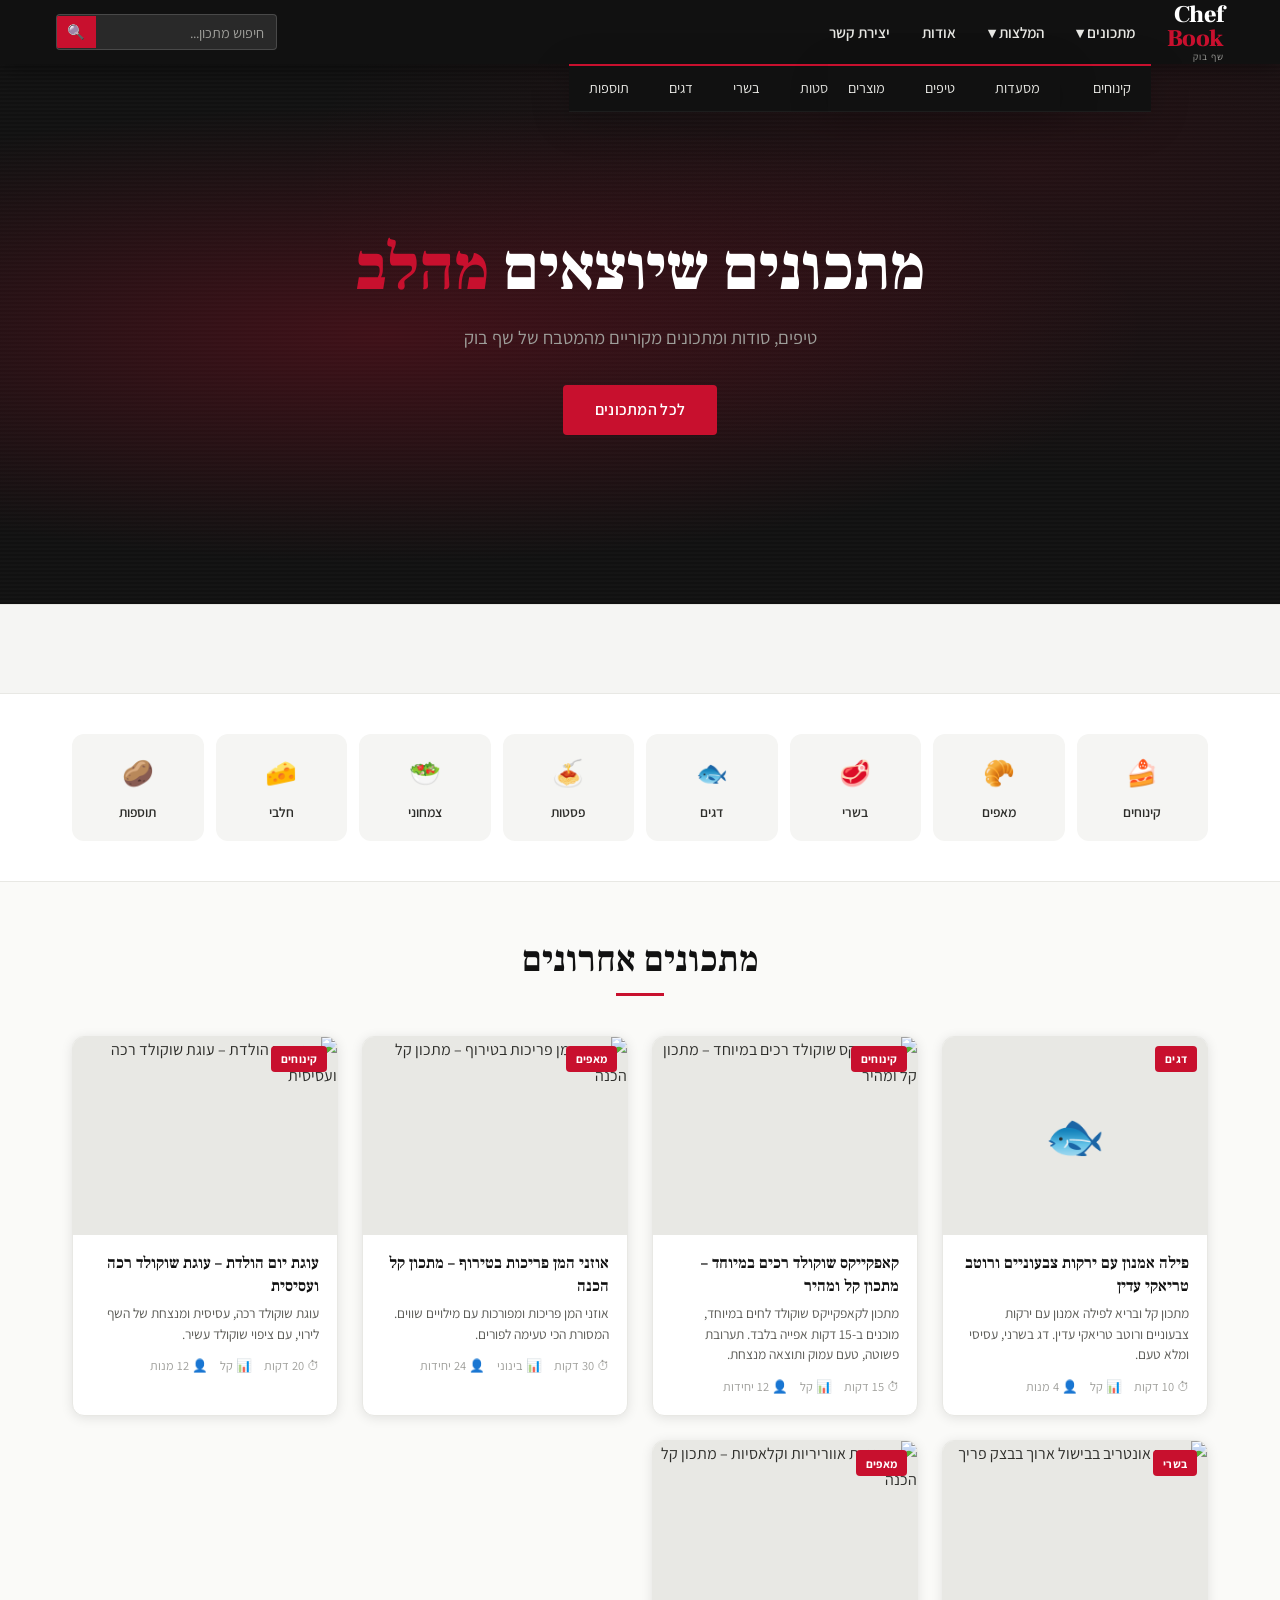
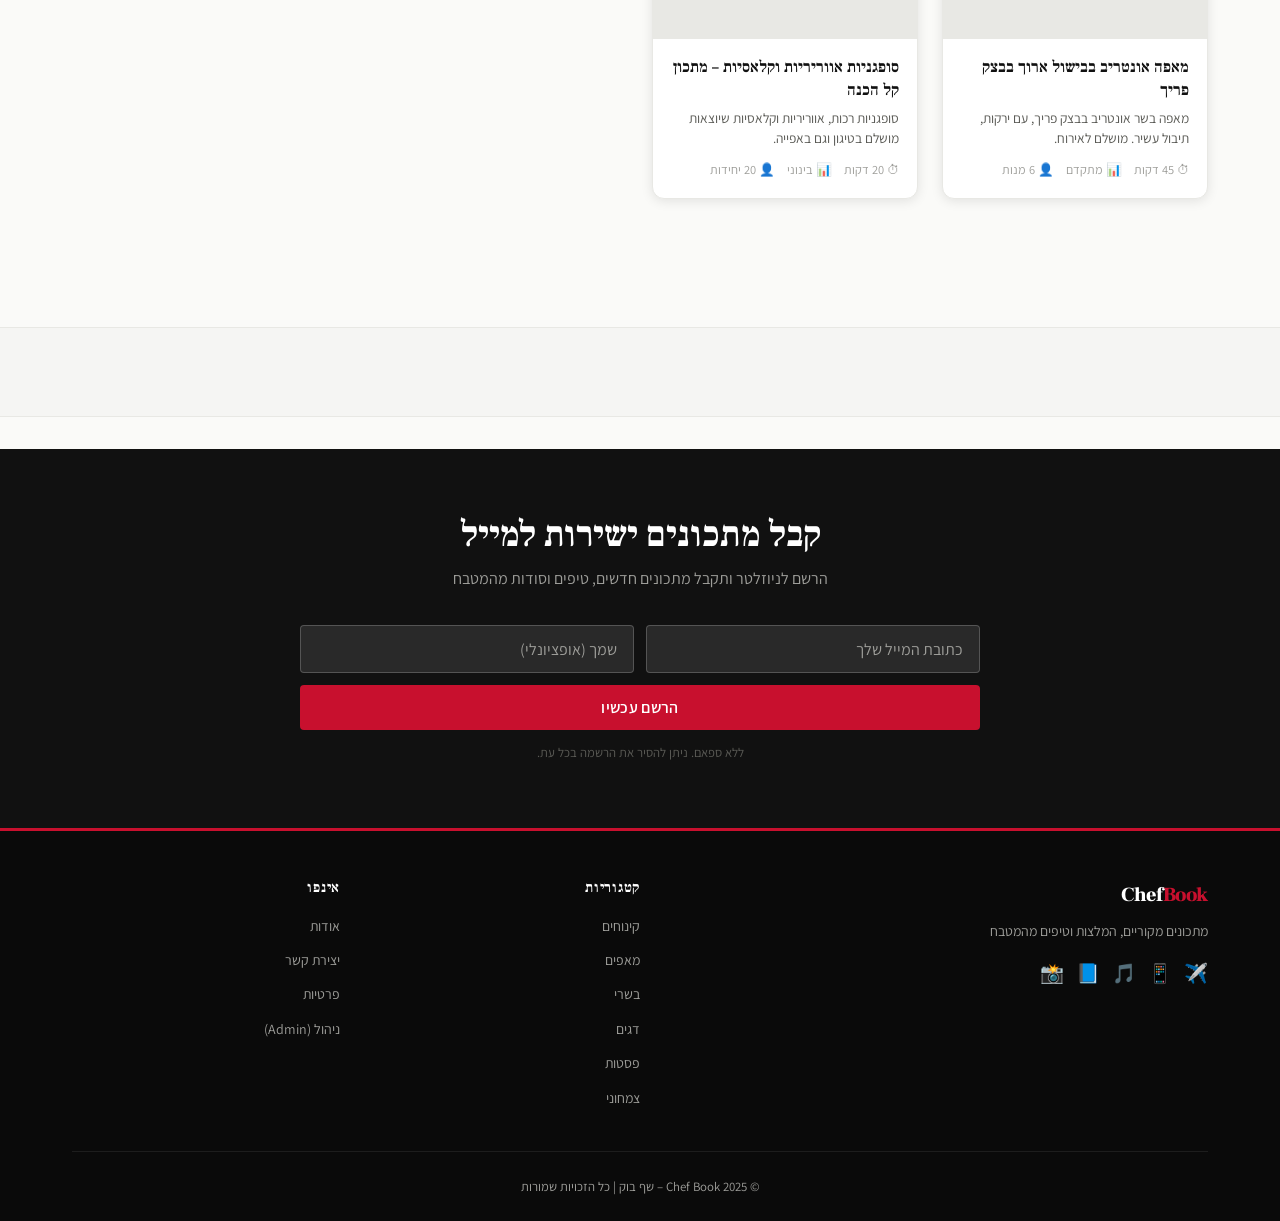
==== index.html @ 0aa66c73 "Add files via upload" ====
<!DOCTYPE html>
<html lang="he" dir="rtl">
<head>
  <meta charset="UTF-8">
  <meta name="viewport" content="width=device-width, initial-scale=1.0">
  <meta name="description" content="שף בוק - מתכונים מקוריים, טיפים וסודות מהמטבח. מתכוני קינוחים, בשרי, דגים, פסטות, מאפים וצמחוני">
  <meta name="keywords" content="מתכונים, שף בוק, קינוחים, בישול, אפייה, מאפים, דגים, בשרי, פסטות, צמחוני">
  <meta property="og:title" content="Chef Book – שף בוק">
  <meta property="og:description" content="מתכונים מקוריים, טיפים וסודות מהמטבח">
  <meta property="og:image" content="images/og-image.jpg">
  <meta property="og:url" content="https://www.chefbook.co.il">
  <meta name="robots" content="index, follow">
  <link rel="canonical" href="https://www.chefbook.co.il">
  <title>Chef Book – שף בוק – בלוג מתכונים, המלצות, טיפים וסודות מהמטבח!</title>
  <link rel="preconnect" href="https://fonts.googleapis.com">
  <link rel="preconnect" href="https://fonts.gstatic.com" crossorigin>
  <link href="https://fonts.googleapis.com/css2?family=Frank+Ruhl+Libre:wght@300;400;700;900&family=Assistant:wght@300;400;600&display=swap" rel="stylesheet">
  <link rel="stylesheet" href="css/style.css">
  <!-- Google AdSense placeholder -->
  <!-- <script async src="https://pagead2.googlesyndication.com/pagead/js/adsbygoogle.js?client=ca-pub-XXXXXXXX" crossorigin="anonymous"></script> -->
</head>
<body>

<!-- HEADER -->
<header class="site-header" id="top">
  <div class="header-inner">
    <div class="logo-wrap">
      <a href="index.html" class="logo-link">
        <span class="logo-chef">Chef</span><span class="logo-book">Book</span>
        <span class="logo-sub">שף בוק</span>
      </a>
    </div>

    <button class="menu-toggle" id="menuToggle" aria-label="תפריט">
      <span></span><span></span><span></span>
    </button>

    <nav class="main-nav" id="mainNav">
      <ul>
        <li class="has-sub">
          <a href="category.html?cat=recipes">מתכונים ▾</a>
          <ul class="submenu">
            <li><a href="category.html?cat=kinuchim">קינוחים</a></li>
            <li><a href="category.html?cat=maafim">מאפים</a></li>
            <li><a href="category.html?cat=tzimchoni">צמחוני</a></li>
            <li><a href="category.html?cat=chalavi">חלבי</a></li>
            <li><a href="category.html?cat=pastot">פסטות</a></li>
            <li><a href="category.html?cat=basari">בשרי</a></li>
            <li><a href="category.html?cat=dagim">דגים</a></li>
            <li><a href="category.html?cat=tosafot">תוספות</a></li>
          </ul>
        </li>
        <li class="has-sub">
          <a href="category.html?cat=hamlaztot">המלצות ▾</a>
          <ul class="submenu">
            <li><a href="category.html?cat=misadot">מסעדות</a></li>
            <li><a href="category.html?cat=tipim">טיפים</a></li>
            <li><a href="category.html?cat=mutzarim">מוצרים</a></li>
          </ul>
        </li>
        <li><a href="about.html">אודות</a></li>
        <li><a href="contact.html">יצירת קשר</a></li>
      </ul>
    </nav>

    <div class="header-search">
      <input type="search" id="siteSearch" placeholder="חיפוש מתכון..." aria-label="חיפוש">
      <button onclick="doSearch()" aria-label="חפש">🔍</button>
    </div>
  </div>
</header>

<!-- HERO -->
<section class="hero">
  <div class="hero-bg"></div>
  <div class="hero-content">
    <h1>מתכונים שיוצאים <em>מהלב</em></h1>
    <p>טיפים, סודות ומתכונים מקוריים מהמטבח של שף בוק</p>
    <a href="category.html?cat=recipes" class="btn-primary">לכל המתכונים</a>
  </div>
</section>

<!-- AD SLOT TOP -->
<div class="ad-slot ad-slot--top" aria-label="פרסומת">
  <!-- Google AdSense: ins class="adsbygoogle" style="display:block" data-ad-slot="XXXXXXXX" -->
</div>

<!-- CATEGORIES STRIP -->
<section class="categories-strip">
  <div class="container">
    <div class="cat-grid">
      <a href="category.html?cat=kinuchim" class="cat-card">
        <span class="cat-emoji">🍰</span>
        <span>קינוחים</span>
      </a>
      <a href="category.html?cat=maafim" class="cat-card">
        <span class="cat-emoji">🥐</span>
        <span>מאפים</span>
      </a>
      <a href="category.html?cat=basari" class="cat-card">
        <span class="cat-emoji">🥩</span>
        <span>בשרי</span>
      </a>
      <a href="category.html?cat=dagim" class="cat-card">
        <span class="cat-emoji">🐟</span>
        <span>דגים</span>
      </a>
      <a href="category.html?cat=pastot" class="cat-card">
        <span class="cat-emoji">🍝</span>
        <span>פסטות</span>
      </a>
      <a href="category.html?cat=tzimchoni" class="cat-card">
        <span class="cat-emoji">🥗</span>
        <span>צמחוני</span>
      </a>
      <a href="category.html?cat=chalavi" class="cat-card">
        <span class="cat-emoji">🧀</span>
        <span>חלבי</span>
      </a>
      <a href="category.html?cat=tosafot" class="cat-card">
        <span class="cat-emoji">🥔</span>
        <span>תוספות</span>
      </a>
    </div>
  </div>
</section>

<!-- LATEST RECIPES -->
<section class="latest-recipes">
  <div class="container">
    <h2 class="section-title">מתכונים אחרונים</h2>
    <div class="recipes-grid" id="recipesGrid">
      <!-- Populated by JS -->
    </div>
    <div class="load-more-wrap">
      <button class="btn-outline" id="loadMoreBtn" onclick="loadMore()">טען עוד מתכונים</button>
    </div>
  </div>
</section>

<!-- AD SLOT MID -->
<div class="ad-slot ad-slot--mid" aria-label="פרסומת">
  <!-- Google AdSense -->
</div>

<!-- NEWSLETTER -->
<section class="newsletter-section">
  <div class="container">
    <div class="newsletter-box">
      <div class="newsletter-text">
        <h2>קבל מתכונים ישירות למייל</h2>
        <p>הרשם לניוזלטר ותקבל מתכונים חדשים, טיפים וסודות מהמטבח</p>
      </div>
      <form class="newsletter-form" id="newsletterForm" onsubmit="subscribeNewsletter(event)">
        <input type="email" name="email" placeholder="כתובת המייל שלך" required>
        <input type="text" name="name" placeholder="שמך (אופציונלי)">
        <button type="submit" class="btn-primary">הרשם עכשיו</button>
      </form>
      <p class="newsletter-note">ללא ספאם. ניתן להסיר את הרשמה בכל עת.</p>
    </div>
  </div>
</section>

<!-- FOOTER -->
<footer class="site-footer">
  <div class="container">
    <div class="footer-grid">
      <div class="footer-brand">
        <span class="logo-chef">Chef</span><span class="logo-book">Book</span>
        <p>מתכונים מקוריים, המלצות וטיפים מהמטבח</p>
        <div class="social-links">
          <a href="https://t.me/chefbookil" target="_blank" rel="noopener" aria-label="Telegram">✈️</a>
          <a href="https://wa.me/972XXXXXXXXX" target="_blank" rel="noopener" aria-label="WhatsApp">📱</a>
          <a href="https://www.tiktok.com/@chefbook" target="_blank" rel="noopener" aria-label="TikTok">🎵</a>
          <a href="https://www.facebook.com/chefbook" target="_blank" rel="noopener" aria-label="Facebook">📘</a>
          <a href="https://www.instagram.com/chefbook" target="_blank" rel="noopener" aria-label="Instagram">📸</a>
        </div>
      </div>
      <div class="footer-links">
        <h3>קטגוריות</h3>
        <ul>
          <li><a href="category.html?cat=kinuchim">קינוחים</a></li>
          <li><a href="category.html?cat=maafim">מאפים</a></li>
          <li><a href="category.html?cat=basari">בשרי</a></li>
          <li><a href="category.html?cat=dagim">דגים</a></li>
          <li><a href="category.html?cat=pastot">פסטות</a></li>
          <li><a href="category.html?cat=tzimchoni">צמחוני</a></li>
        </ul>
      </div>
      <div class="footer-links">
        <h3>אינפו</h3>
        <ul>
          <li><a href="about.html">אודות</a></li>
          <li><a href="contact.html">יצירת קשר</a></li>
          <li><a href="privacy.html">פרטיות</a></li>
          <li><a href="admin/index.html">ניהול (Admin)</a></li>
        </ul>
      </div>
    </div>
    <div class="footer-bottom">
      <p>© 2025 Chef Book – שף בוק | כל הזכויות שמורות</p>
    </div>
  </div>
</footer>

<script src="js/data.js"></script>
<script src="js/main.js"></script>
</body>
</html>
---- css/style.css ----
/* ===========================
   CHEF BOOK – Global Styles
   RTL | Mobile-First | Black & Red
   =========================== */

:root {
  --black: #111111;
  --red: #c8102e;
  --red-dark: #a00c24;
  --red-light: #f0253e;
  --white: #ffffff;
  --off-white: #fafaf8;
  --gray-100: #f5f5f3;
  --gray-200: #e8e8e4;
  --gray-400: #9e9e9a;
  --gray-600: #5a5a55;
  --gray-800: #2d2d2a;
  --font-display: 'Frank Ruhl Libre', serif;
  --font-body: 'Assistant', sans-serif;
  --radius: 4px;
  --radius-lg: 12px;
  --shadow: 0 2px 12px rgba(0,0,0,0.10);
  --shadow-lg: 0 8px 40px rgba(0,0,0,0.18);
  --transition: 0.22s ease;
  --max-width: 1200px;
}

*, *::before, *::after { box-sizing: border-box; margin: 0; padding: 0; }

html {
  scroll-behavior: smooth;
  font-size: 16px;
}

body {
  font-family: var(--font-body);
  background: var(--off-white);
  color: var(--gray-800);
  line-height: 1.65;
  direction: rtl;
}

img { max-width: 100%; display: block; height: auto; }
a { color: inherit; text-decoration: none; }
ul { list-style: none; }

/* ===========================
   CONTAINER
   =========================== */
.container {
  max-width: var(--max-width);
  margin: 0 auto;
  padding: 0 1rem;
}

@media (min-width: 768px) { .container { padding: 0 1.5rem; } }
@media (min-width: 1200px) { .container { padding: 0 2rem; } }

/* ===========================
   TYPOGRAPHY
   =========================== */
h1, h2, h3, h4 { font-family: var(--font-display); font-weight: 700; line-height: 1.25; }
h1 { font-size: clamp(2rem, 5vw, 3.5rem); }
h2 { font-size: clamp(1.5rem, 3vw, 2.25rem); }
h3 { font-size: clamp(1.1rem, 2vw, 1.5rem); }

.section-title {
  text-align: center;
  margin-bottom: 2.5rem;
  position: relative;
  color: var(--black);
}
.section-title::after {
  content: '';
  display: block;
  width: 48px;
  height: 3px;
  background: var(--red);
  margin: 0.6rem auto 0;
}

/* ===========================
   BUTTONS
   =========================== */
.btn-primary {
  display: inline-block;
  background: var(--red);
  color: var(--white);
  padding: 0.75rem 2rem;
  border-radius: var(--radius);
  font-family: var(--font-body);
  font-weight: 600;
  font-size: 1rem;
  border: none;
  cursor: pointer;
  transition: background var(--transition), transform var(--transition);
  letter-spacing: 0.02em;
}
.btn-primary:hover { background: var(--red-dark); transform: translateY(-1px); }

.btn-outline {
  display: inline-block;
  background: transparent;
  color: var(--red);
  border: 2px solid var(--red);
  padding: 0.7rem 2rem;
  border-radius: var(--radius);
  font-family: var(--font-body);
  font-weight: 600;
  font-size: 1rem;
  cursor: pointer;
  transition: all var(--transition);
}
.btn-outline:hover { background: var(--red); color: var(--white); }

/* ===========================
   HEADER
   =========================== */
.site-header {
  position: sticky;
  top: 0;
  z-index: 100;
  background: var(--black);
  color: var(--white);
  box-shadow: 0 2px 20px rgba(0,0,0,0.4);
}

.header-inner {
  max-width: var(--max-width);
  margin: 0 auto;
  padding: 0 1rem;
  display: flex;
  align-items: center;
  gap: 1rem;
  height: 64px;
}

/* LOGO */
.logo-link {
  display: flex;
  flex-direction: column;
  align-items: flex-start;
  line-height: 1;
  white-space: nowrap;
}
.logo-chef {
  font-family: var(--font-display);
  font-weight: 900;
  font-size: 1.5rem;
  color: var(--white);
  letter-spacing: -0.02em;
}
.logo-book {
  font-family: var(--font-display);
  font-weight: 900;
  font-size: 1.5rem;
  color: var(--red);
  letter-spacing: -0.02em;
}
.logo-sub {
  font-size: 0.6rem;
  color: var(--gray-400);
  letter-spacing: 0.1em;
  margin-top: 1px;
}

/* NAV */
.main-nav { display: none; flex: 1; }
.main-nav ul { display: flex; gap: 0; align-items: center; }
.main-nav > ul > li { position: relative; }
.main-nav > ul > li > a {
  display: block;
  padding: 0 1rem;
  height: 64px;
  line-height: 64px;
  font-size: 0.95rem;
  font-weight: 600;
  color: var(--gray-200);
  transition: color var(--transition), background var(--transition);
  white-space: nowrap;
}
.main-nav > ul > li > a:hover { color: var(--red-light); }
.main-nav > ul > li:hover > a { background: rgba(255,255,255,0.06); }

/* SUBMENU */
.submenu {
  display: none;
  position: absolute;
  top: 64px;
  right: 0;
  background: var(--black);
  min-width: 160px;
  border-top: 2px solid var(--red);
  box-shadow: var(--shadow-lg);
  z-index: 200;
}
.has-sub:hover .submenu { display: block; }
.submenu li a {
  display: block;
  padding: 0.65rem 1.25rem;
  font-size: 0.9rem;
  color: var(--gray-200);
  border-bottom: 1px solid rgba(255,255,255,0.05);
  transition: all var(--transition);
}
.submenu li a:hover { color: var(--red-light); padding-right: 1.5rem; }

/* SEARCH */
.header-search {
  display: none;
  align-items: center;
  background: rgba(255,255,255,0.1);
  border-radius: var(--radius);
  overflow: hidden;
  border: 1px solid rgba(255,255,255,0.15);
}
.header-search input {
  background: transparent;
  border: none;
  color: var(--white);
  padding: 0.45rem 0.75rem;
  font-family: var(--font-body);
  font-size: 0.9rem;
  width: 180px;
  outline: none;
  direction: rtl;
}
.header-search input::placeholder { color: var(--gray-400); }
.header-search button {
  background: var(--red);
  border: none;
  color: var(--white);
  padding: 0.45rem 0.65rem;
  cursor: pointer;
  font-size: 0.9rem;
}
.header-search button:hover { background: var(--red-dark); }

/* HAMBURGER */
.menu-toggle {
  display: flex;
  flex-direction: column;
  gap: 5px;
  background: none;
  border: none;
  cursor: pointer;
  padding: 8px;
  margin-right: auto;
}
.menu-toggle span {
  display: block;
  width: 24px;
  height: 2px;
  background: var(--white);
  border-radius: 2px;
  transition: all var(--transition);
}
.menu-toggle.open span:nth-child(1) { transform: rotate(45deg) translate(5px, 5px); }
.menu-toggle.open span:nth-child(2) { opacity: 0; }
.menu-toggle.open span:nth-child(3) { transform: rotate(-45deg) translate(5px, -5px); }

/* MOBILE NAV OPEN */
.main-nav.open {
  display: flex;
  position: fixed;
  top: 64px;
  right: 0; left: 0;
  background: var(--black);
  flex-direction: column;
  padding: 1rem 0;
  border-top: 1px solid rgba(255,255,255,0.1);
  max-height: calc(100vh - 64px);
  overflow-y: auto;
}
.main-nav.open ul { flex-direction: column; }
.main-nav.open > ul > li > a { height: auto; line-height: 1; padding: 1rem 1.5rem; border-bottom: 1px solid rgba(255,255,255,0.05); }
.main-nav.open .submenu { display: block; position: static; border: none; border-right: 3px solid var(--red); background: rgba(255,255,255,0.04); margin: 0; }
.main-nav.open .submenu li a { padding-right: 2rem; }

@media (min-width: 900px) {
  .menu-toggle { display: none; }
  .main-nav { display: flex; }
  .header-search { display: flex; }
}

/* ===========================
   HERO
   =========================== */
.hero {
  position: relative;
  min-height: 60vh;
  display: flex;
  align-items: center;
  justify-content: center;
  overflow: hidden;
  background: var(--black);
}

.hero-bg {
  position: absolute;
  inset: 0;
  background: 
    radial-gradient(ellipse at 30% 50%, rgba(200,16,46,0.25) 0%, transparent 60%),
    radial-gradient(ellipse at 80% 20%, rgba(200,16,46,0.1) 0%, transparent 50%);
  z-index: 1;
}

.hero::before {
  content: '';
  position: absolute;
  inset: 0;
  background-image: 
    repeating-linear-gradient(
      0deg,
      transparent,
      transparent 2px,
      rgba(255,255,255,0.015) 2px,
      rgba(255,255,255,0.015) 4px
    );
  z-index: 1;
}

.hero-content {
  position: relative;
  z-index: 2;
  text-align: center;
  padding: 4rem 1.5rem;
  max-width: 700px;
}

.hero-content h1 {
  color: var(--white);
  font-size: clamp(2.2rem, 6vw, 4rem);
  font-weight: 900;
  line-height: 1.15;
  margin-bottom: 1rem;
}
.hero-content h1 em {
  color: var(--red);
  font-style: normal;
}
.hero-content p {
  color: var(--gray-400);
  font-size: 1.15rem;
  margin-bottom: 2rem;
}

/* ===========================
   AD SLOTS
   =========================== */
.ad-slot {
  text-align: center;
  padding: 0.5rem;
  min-height: 90px;
  background: var(--gray-100);
  border-top: 1px solid var(--gray-200);
  border-bottom: 1px solid var(--gray-200);
}
.ad-slot--mid { margin: 2rem 0; }

/* ===========================
   CATEGORIES STRIP
   =========================== */
.categories-strip {
  padding: 2.5rem 0;
  background: var(--white);
  border-bottom: 1px solid var(--gray-200);
}

.cat-grid {
  display: grid;
  grid-template-columns: repeat(4, 1fr);
  gap: 0.75rem;
}

@media (min-width: 600px) { .cat-grid { grid-template-columns: repeat(8, 1fr); } }

.cat-card {
  display: flex;
  flex-direction: column;
  align-items: center;
  gap: 0.4rem;
  padding: 1rem 0.5rem;
  border-radius: var(--radius-lg);
  background: var(--gray-100);
  border: 2px solid transparent;
  transition: all var(--transition);
  font-weight: 600;
  font-size: 0.85rem;
  color: var(--gray-800);
  text-align: center;
}
.cat-card:hover {
  border-color: var(--red);
  background: var(--white);
  color: var(--red);
  transform: translateY(-3px);
  box-shadow: var(--shadow);
}
.cat-emoji { font-size: 1.6rem; }

/* ===========================
   RECIPE CARDS
   =========================== */
.latest-recipes {
  padding: 3.5rem 0;
}

.recipes-grid {
  display: grid;
  grid-template-columns: 1fr;
  gap: 1.5rem;
}

@media (min-width: 600px) { .recipes-grid { grid-template-columns: repeat(2, 1fr); } }
@media (min-width: 900px) { .recipes-grid { grid-template-columns: repeat(3, 1fr); } }
@media (min-width: 1200px) { .recipes-grid { grid-template-columns: repeat(4, 1fr); } }

.recipe-card {
  background: var(--white);
  border-radius: var(--radius-lg);
  overflow: hidden;
  box-shadow: var(--shadow);
  border: 1px solid var(--gray-200);
  transition: all var(--transition);
  display: flex;
  flex-direction: column;
}
.recipe-card:hover {
  transform: translateY(-4px);
  box-shadow: var(--shadow-lg);
  border-color: var(--red);
}

.recipe-card__img {
  position: relative;
  overflow: hidden;
  aspect-ratio: 4/3;
  background: var(--gray-200);
}
.recipe-card__img img {
  width: 100%;
  height: 100%;
  object-fit: cover;
  transition: transform 0.4s ease;
}
.recipe-card:hover .recipe-card__img img { transform: scale(1.04); }

.recipe-card__cat {
  position: absolute;
  top: 0.6rem;
  right: 0.6rem;
  background: var(--red);
  color: var(--white);
  font-size: 0.72rem;
  font-weight: 700;
  padding: 0.2rem 0.6rem;
  border-radius: var(--radius);
  letter-spacing: 0.04em;
}

.recipe-card__body {
  padding: 1.1rem;
  flex: 1;
  display: flex;
  flex-direction: column;
}
.recipe-card__body h3 {
  font-size: 1rem;
  font-weight: 700;
  color: var(--black);
  margin-bottom: 0.4rem;
  line-height: 1.4;
}
.recipe-card__body p {
  font-size: 0.85rem;
  color: var(--gray-600);
  flex: 1;
  line-height: 1.5;
}
.recipe-card__meta {
  display: flex;
  gap: 0.75rem;
  margin-top: 0.75rem;
  font-size: 0.78rem;
  color: var(--gray-400);
}
.recipe-card__meta span { display: flex; align-items: center; gap: 0.2rem; }

.recipe-card a.card-link {
  display: block;
  color: inherit;
}

.load-more-wrap {
  text-align: center;
  margin-top: 2.5rem;
}

/* ===========================
   NEWSLETTER
   =========================== */
.newsletter-section {
  background: var(--black);
  padding: 4rem 0;
}

.newsletter-box {
  max-width: 680px;
  margin: 0 auto;
  text-align: center;
}
.newsletter-text h2 { color: var(--white); margin-bottom: 0.5rem; }
.newsletter-text p { color: var(--gray-400); margin-bottom: 2rem; }

.newsletter-form {
  display: flex;
  flex-direction: column;
  gap: 0.75rem;
}
.newsletter-form input {
  background: rgba(255,255,255,0.1);
  border: 1px solid rgba(255,255,255,0.2);
  border-radius: var(--radius);
  padding: 0.8rem 1rem;
  color: var(--white);
  font-family: var(--font-body);
  font-size: 1rem;
  direction: rtl;
  transition: border var(--transition);
}
.newsletter-form input::placeholder { color: var(--gray-400); }
.newsletter-form input:focus { outline: none; border-color: var(--red); }
.newsletter-form .btn-primary { width: 100%; }

@media (min-width: 600px) {
  .newsletter-form {
    flex-direction: row;
    flex-wrap: wrap;
  }
  .newsletter-form input { flex: 1; min-width: 200px; }
  .newsletter-form .btn-primary { flex: 0 0 auto; }
}

.newsletter-note {
  color: var(--gray-600);
  font-size: 0.8rem;
  margin-top: 0.75rem;
}

/* ===========================
   FOOTER
   =========================== */
.site-footer {
  background: #0a0a0a;
  color: var(--gray-400);
  padding: 3rem 0 1.5rem;
  border-top: 3px solid var(--red);
}

.footer-grid {
  display: grid;
  grid-template-columns: 1fr;
  gap: 2rem;
  padding-bottom: 2rem;
  border-bottom: 1px solid rgba(255,255,255,0.08);
}
@media (min-width: 600px) { .footer-grid { grid-template-columns: 2fr 1fr 1fr; } }

.footer-brand .logo-chef { font-size: 1.25rem; color: var(--white); }
.footer-brand .logo-book { font-size: 1.25rem; color: var(--red); }
.footer-brand p { margin-top: 0.5rem; font-size: 0.875rem; line-height: 1.6; }

.social-links { display: flex; gap: 0.75rem; margin-top: 1rem; font-size: 1.2rem; }
.social-links a { transition: transform var(--transition); }
.social-links a:hover { transform: scale(1.2); }

.footer-links h3 { color: var(--white); font-size: 0.9rem; font-weight: 700; margin-bottom: 1rem; letter-spacing: 0.05em; text-transform: uppercase; }
.footer-links ul li { margin-bottom: 0.5rem; }
.footer-links ul li a { font-size: 0.875rem; color: var(--gray-400); transition: color var(--transition); }
.footer-links ul li a:hover { color: var(--red-light); }

.footer-bottom { text-align: center; margin-top: 1.5rem; font-size: 0.8rem; }

/* ===========================
   SINGLE RECIPE PAGE
   =========================== */
.recipe-hero {
  background: var(--black);
  padding: 3rem 0;
  color: var(--white);
}
.recipe-hero-inner {
  display: grid;
  grid-template-columns: 1fr;
  gap: 2rem;
}
@media (min-width: 768px) { .recipe-hero-inner { grid-template-columns: 1fr 1fr; align-items: center; } }

.recipe-hero__img {
  border-radius: var(--radius-lg);
  overflow: hidden;
  box-shadow: var(--shadow-lg);
  aspect-ratio: 4/3;
}
.recipe-hero__img img { width: 100%; height: 100%; object-fit: cover; }

.recipe-hero__info { padding: 0 0 0 1rem; }
.recipe-hero__cat {
  display: inline-block;
  background: var(--red);
  color: var(--white);
  font-size: 0.75rem;
  font-weight: 700;
  padding: 0.25rem 0.75rem;
  border-radius: var(--radius);
  margin-bottom: 1rem;
}
.recipe-hero__title { font-size: clamp(1.5rem, 4vw, 2.5rem); margin-bottom: 0.75rem; }
.recipe-hero__excerpt { color: var(--gray-400); font-size: 1.05rem; line-height: 1.6; }
.recipe-meta-badges {
  display: flex;
  flex-wrap: wrap;
  gap: 0.75rem;
  margin-top: 1.5rem;
}
.recipe-badge {
  background: rgba(255,255,255,0.1);
  border: 1px solid rgba(255,255,255,0.15);
  border-radius: var(--radius);
  padding: 0.4rem 0.85rem;
  font-size: 0.85rem;
  display: flex;
  align-items: center;
  gap: 0.3rem;
}

.recipe-content {
  max-width: 860px;
  margin: 0 auto;
  padding: 2.5rem 1rem;
}

.recipe-ingredients,
.recipe-steps {
  background: var(--white);
  border-radius: var(--radius-lg);
  padding: 1.5rem;
  margin-bottom: 1.5rem;
  border: 1px solid var(--gray-200);
}
.recipe-ingredients h2,
.recipe-steps h2 {
  color: var(--black);
  font-size: 1.3rem;
  margin-bottom: 1rem;
  padding-bottom: 0.5rem;
  border-bottom: 2px solid var(--red);
}
.recipe-ingredients ul { list-style: disc; padding-right: 1.5rem; }
.recipe-ingredients ul li { padding: 0.3rem 0; font-size: 0.95rem; }

.recipe-steps ol { list-style: none; counter-reset: steps; }
.recipe-steps ol li {
  counter-increment: steps;
  padding: 0.75rem 0;
  border-bottom: 1px solid var(--gray-200);
  display: flex;
  gap: 1rem;
  align-items: flex-start;
  font-size: 0.95rem;
  line-height: 1.6;
}
.recipe-steps ol li::before {
  content: counter(steps);
  background: var(--red);
  color: var(--white);
  min-width: 28px;
  height: 28px;
  border-radius: 50%;
  display: flex;
  align-items: center;
  justify-content: center;
  font-weight: 700;
  font-size: 0.8rem;
  flex-shrink: 0;
  margin-top: 0.1rem;
}

/* ===========================
   CATEGORY PAGE
   =========================== */
.category-header {
  background: var(--black);
  color: var(--white);
  padding: 2.5rem 0;
  text-align: center;
}
.category-header h1 { color: var(--white); }
.category-header p { color: var(--gray-400); margin-top: 0.5rem; }

.category-content { padding: 2.5rem 0; }

/* ===========================
   SEARCH RESULTS
   =========================== */
.search-bar-hero {
  background: var(--black);
  padding: 2.5rem 0;
}
.search-bar-hero-inner {
  max-width: 600px;
  margin: 0 auto;
  display: flex;
  gap: 0.5rem;
}
.search-bar-hero-inner input {
  flex: 1;
  background: rgba(255,255,255,0.1);
  border: 1px solid rgba(255,255,255,0.2);
  border-radius: var(--radius);
  padding: 0.85rem 1rem;
  color: var(--white);
  font-family: var(--font-body);
  font-size: 1rem;
  direction: rtl;
}
.search-bar-hero-inner input:focus { outline: none; border-color: var(--red); }

/* ===========================
   ADMIN PANEL
   =========================== */
.admin-layout {
  display: grid;
  grid-template-columns: 220px 1fr;
  min-height: 100vh;
}
.admin-sidebar {
  background: var(--black);
  color: var(--white);
  padding: 1.5rem 0;
}
.admin-sidebar .logo-wrap { padding: 0 1rem 1.5rem; border-bottom: 1px solid rgba(255,255,255,0.1); }
.admin-sidebar nav ul { margin-top: 1rem; }
.admin-sidebar nav ul li a {
  display: block;
  padding: 0.75rem 1rem;
  color: var(--gray-400);
  font-size: 0.9rem;
  transition: all var(--transition);
  border-right: 3px solid transparent;
}
.admin-sidebar nav ul li a:hover,
.admin-sidebar nav ul li a.active {
  color: var(--white);
  background: rgba(255,255,255,0.05);
  border-right-color: var(--red);
}
.admin-main { padding: 2rem; background: var(--gray-100); }
.admin-main h1 { margin-bottom: 1.5rem; font-size: 1.5rem; }

.admin-card {
  background: var(--white);
  border-radius: var(--radius-lg);
  padding: 1.5rem;
  margin-bottom: 1.5rem;
  box-shadow: var(--shadow);
}
.admin-card h2 { font-size: 1.1rem; margin-bottom: 1rem; color: var(--black); }

.form-group { margin-bottom: 1rem; }
.form-group label { display: block; font-weight: 600; font-size: 0.875rem; margin-bottom: 0.3rem; color: var(--gray-800); }
.form-group input,
.form-group textarea,
.form-group select {
  width: 100%;
  border: 1px solid var(--gray-200);
  border-radius: var(--radius);
  padding: 0.65rem 0.85rem;
  font-family: var(--font-body);
  font-size: 0.95rem;
  direction: rtl;
  transition: border var(--transition);
  background: var(--white);
}
.form-group input:focus,
.form-group textarea:focus,
.form-group select:focus {
  outline: none;
  border-color: var(--red);
  box-shadow: 0 0 0 3px rgba(200,16,46,0.1);
}
.form-group textarea { resize: vertical; min-height: 120px; }

.tag-pill {
  display: inline-block;
  background: var(--gray-100);
  border: 1px solid var(--gray-200);
  border-radius: 999px;
  padding: 0.2rem 0.65rem;
  font-size: 0.75rem;
  margin: 0.2rem;
  color: var(--gray-600);
  cursor: pointer;
}
.tag-pill.active { background: var(--red); border-color: var(--red); color: var(--white); }

.admin-table { width: 100%; border-collapse: collapse; font-size: 0.875rem; }
.admin-table th { text-align: right; padding: 0.75rem; border-bottom: 2px solid var(--gray-200); font-weight: 700; color: var(--gray-800); }
.admin-table td { padding: 0.65rem 0.75rem; border-bottom: 1px solid var(--gray-200); vertical-align: middle; }
.admin-table tr:hover td { background: var(--gray-100); }

.badge-cat {
  background: var(--red);
  color: var(--white);
  font-size: 0.7rem;
  padding: 0.15rem 0.5rem;
  border-radius: 999px;
}

/* ===========================
   TOAST NOTIFICATION
   =========================== */
.toast {
  position: fixed;
  bottom: 1.5rem;
  left: 50%;
  transform: translateX(-50%) translateY(80px);
  background: var(--gray-800);
  color: var(--white);
  padding: 0.85rem 1.5rem;
  border-radius: var(--radius-lg);
  font-size: 0.9rem;
  box-shadow: var(--shadow-lg);
  z-index: 9999;
  transition: transform 0.3s ease;
  border-right: 4px solid var(--red);
}
.toast.show { transform: translateX(-50%) translateY(0); }

/* ===========================
   RESPONSIVE EXTRAS
   =========================== */
@media (max-width: 600px) {
  .admin-layout { grid-template-columns: 1fr; }
  .admin-sidebar { display: none; }
  .recipe-hero-inner { grid-template-columns: 1fr; }
}

/* ===========================
   PRINT / ACCESSIBILITY
   =========================== */
@media print {
  .site-header, .site-footer, .newsletter-section, .ad-slot { display: none; }
  body { background: white; color: black; }
}

@media (prefers-reduced-motion: reduce) {
  *, *::before, *::after { transition: none !important; animation: none !important; }
}
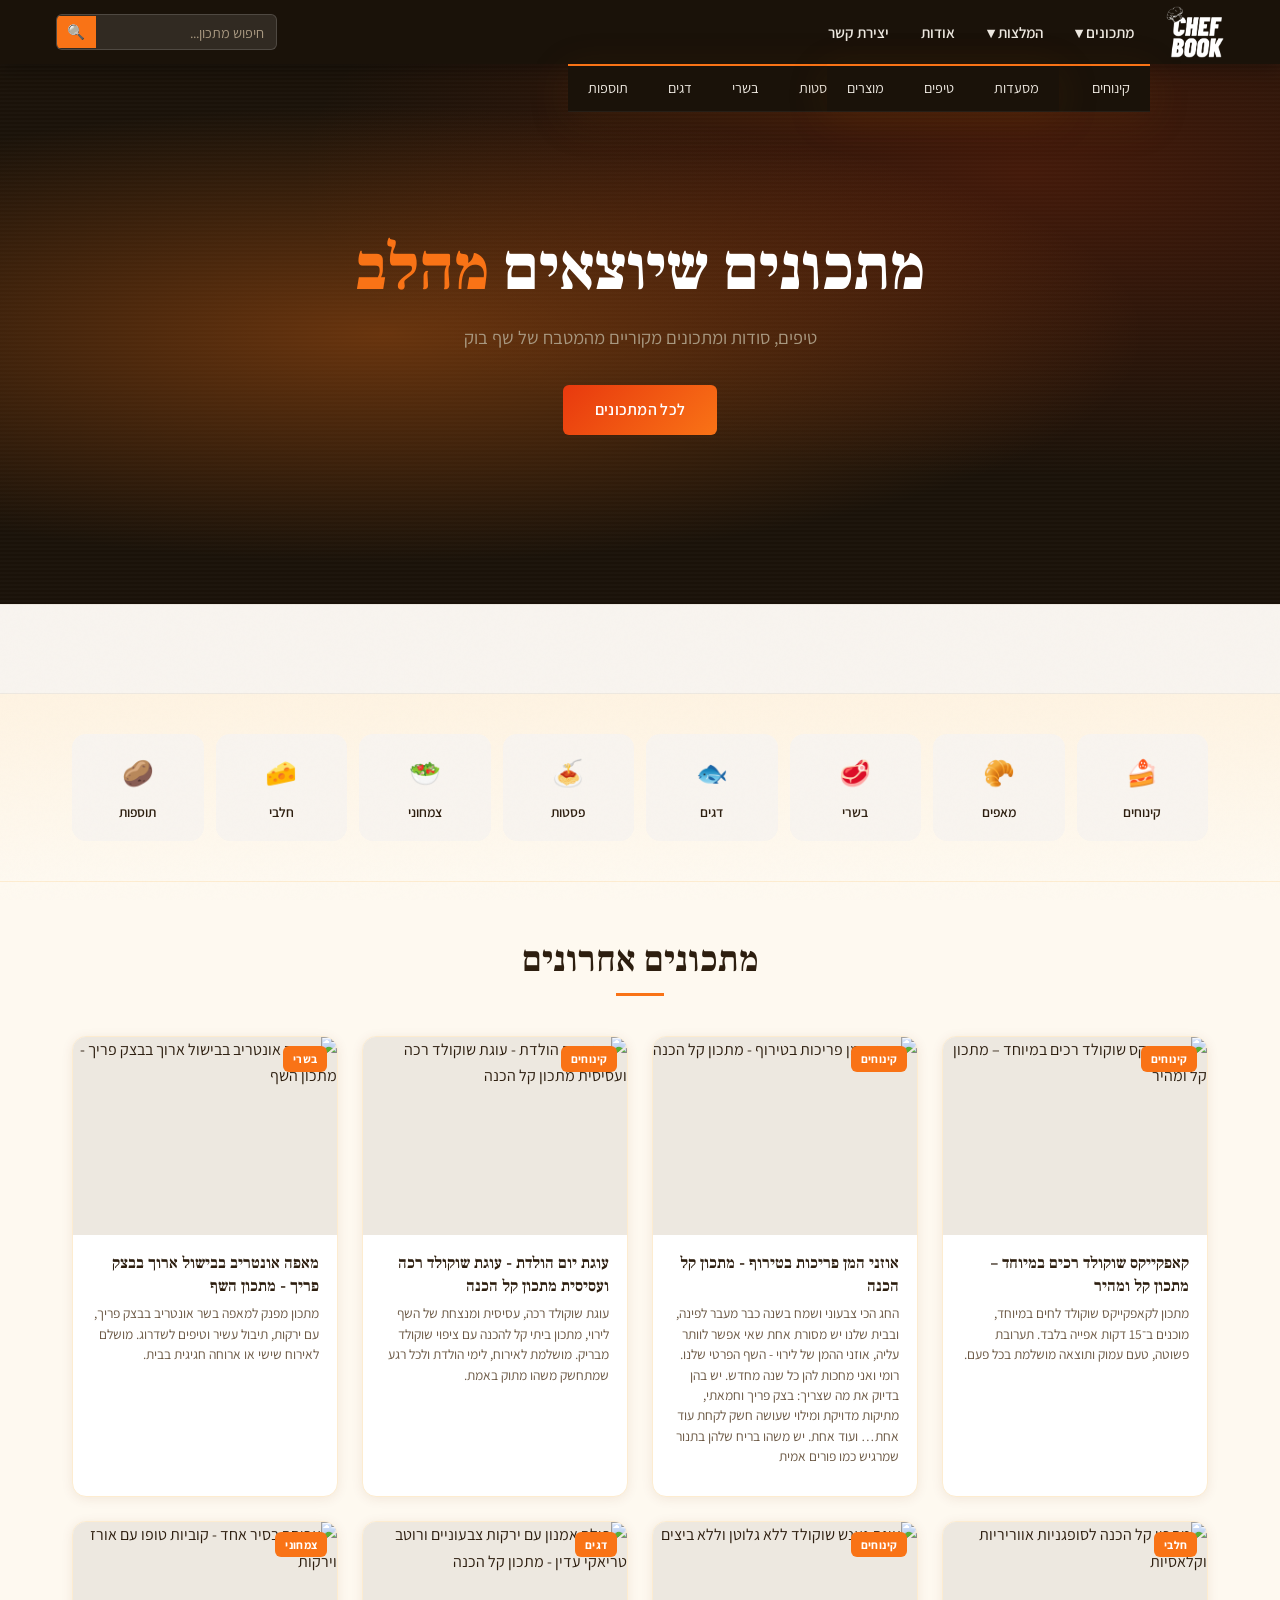
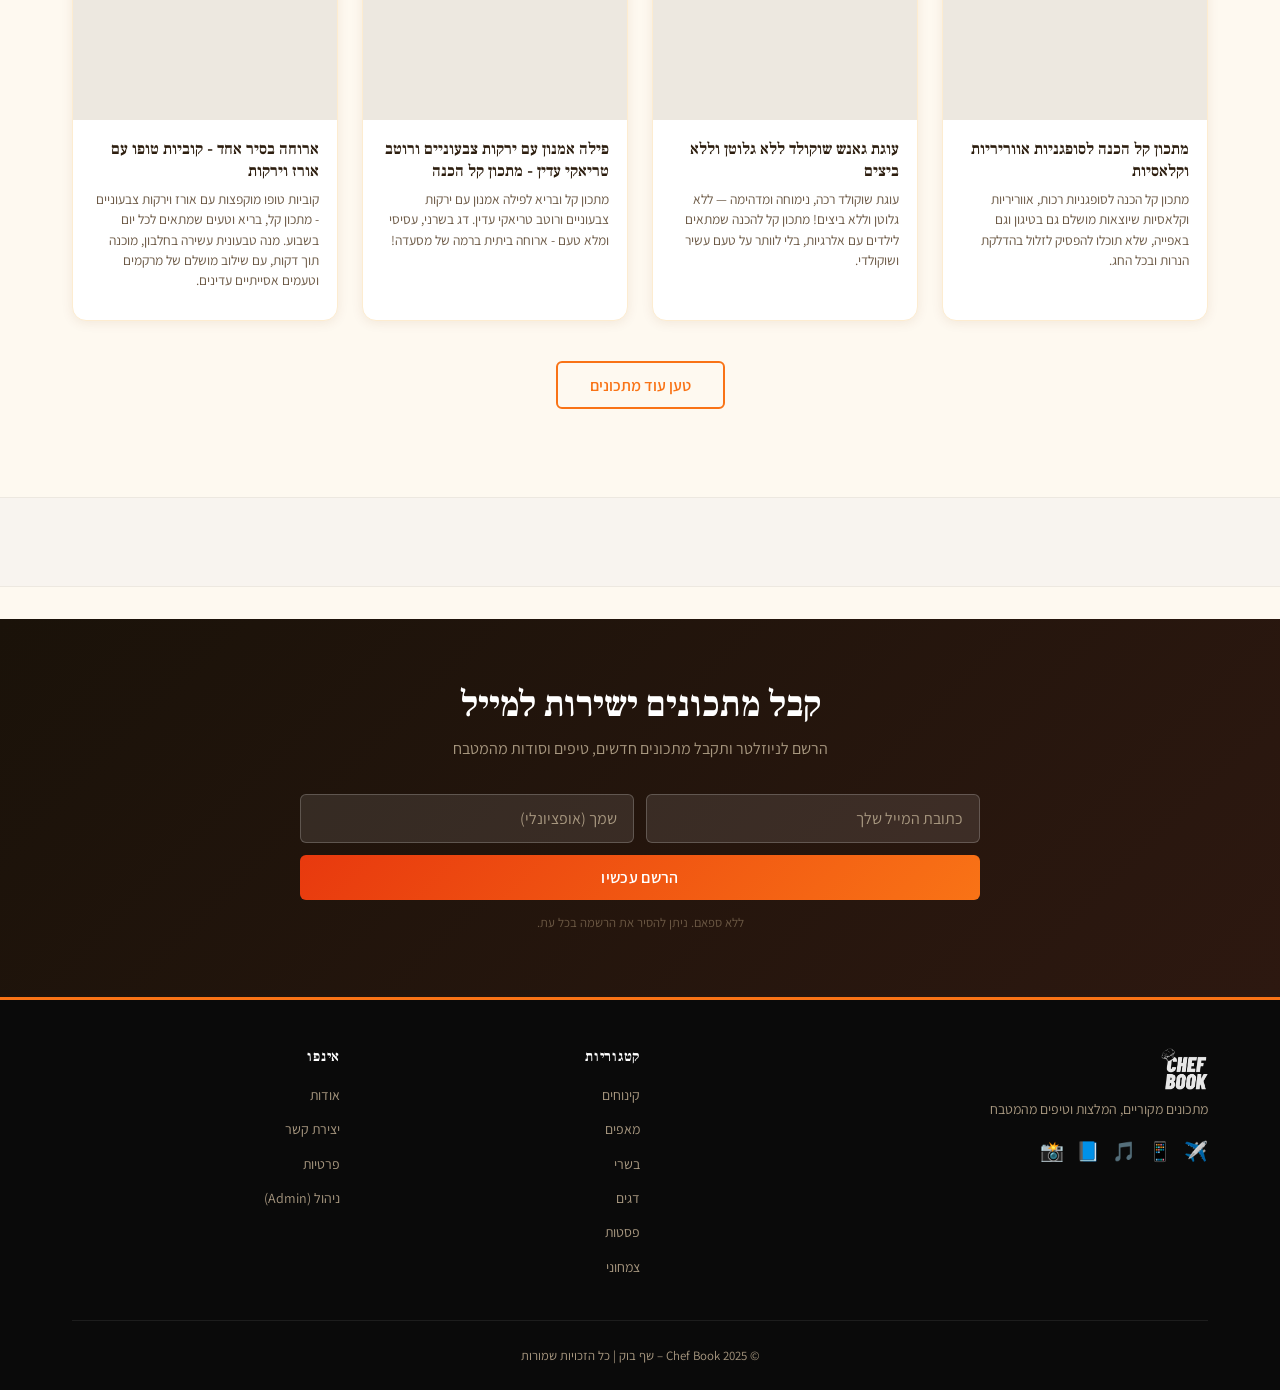
==== commit a3eb89c6: "Add files via upload" ====
--- a/index.html
+++ b/index.html
@@ -25,9 +25,8 @@
 <header class="site-header" id="top">
   <div class="header-inner">
     <div class="logo-wrap">
-      <a href="index.html" class="logo-link">
-        <span class="logo-chef">Chef</span><span class="logo-book">Book</span>
-        <span class="logo-sub">שף בוק</span>
+      <a href="index.html" class="logo-link logo-link--img" aria-label="Chef Book – שף בוק">
+        <img src="images/logo.png" alt="Chef Book – בלוג מתכונים, המלצות וטיפים" class="site-logo-img">
       </a>
     </div>
 
@@ -166,7 +165,7 @@
   <div class="container">
     <div class="footer-grid">
       <div class="footer-brand">
-        <span class="logo-chef">Chef</span><span class="logo-book">Book</span>
+        <img src="images/logo.png" alt="Chef Book" class="footer-logo-img">
         <p>מתכונים מקוריים, המלצות וטיפים מהמטבח</p>
         <div class="social-links">
           <a href="https://t.me/chefbookil" target="_blank" rel="noopener" aria-label="Telegram">✈️</a>
--- a/css/style.css
+++ b/css/style.css
@@ -4,23 +4,33 @@
    =========================== */
 
 :root {
-  --black: #111111;
-  --red: #c8102e;
-  --red-dark: #a00c24;
-  --red-light: #f0253e;
+  /* Warm, appetizing palette */
+  --black: #1a1209;
+  --red: #e8390e;
+  --red-dark: #c42d08;
+  --red-light: #ff5a30;
+  --orange: #f97316;
+  --orange-light: #ffedd5;
   --white: #ffffff;
-  --off-white: #fafaf8;
-  --gray-100: #f5f5f3;
-  --gray-200: #e8e8e4;
-  --gray-400: #9e9e9a;
-  --gray-600: #5a5a55;
-  --gray-800: #2d2d2a;
+  --off-white: #fffbf5;
+  --cream: #fef3e2;
+  --warm-100: #fef9f0;
+  --warm-200: #fdecd0;
+  --warm-300: #fbd8a0;
+  --gray-100: #f8f4ef;
+  --gray-200: #ede8e0;
+  --gray-400: #a89880;
+  --gray-600: #6b5844;
+  --gray-700: #4a3728;
+  --gray-800: #2d1e0f;
+  --green: #3d8b37;
+  --header-bg: #1a1209;
   --font-display: 'Frank Ruhl Libre', serif;
   --font-body: 'Assistant', sans-serif;
-  --radius: 4px;
-  --radius-lg: 12px;
-  --shadow: 0 2px 12px rgba(0,0,0,0.10);
-  --shadow-lg: 0 8px 40px rgba(0,0,0,0.18);
+  --radius: 6px;
+  --radius-lg: 14px;
+  --shadow: 0 2px 16px rgba(120,60,0,0.10);
+  --shadow-lg: 0 8px 40px rgba(120,60,0,0.18);
   --transition: 0.22s ease;
   --max-width: 1200px;
 }
@@ -34,7 +44,7 @@
 
 body {
   font-family: var(--font-body);
-  background: var(--off-white);
+  background: var(--warm-100);
   color: var(--gray-800);
   line-height: 1.65;
   direction: rtl;
@@ -75,7 +85,7 @@
   display: block;
   width: 48px;
   height: 3px;
-  background: var(--red);
+  background: var(--orange);
   margin: 0.6rem auto 0;
 }
 
@@ -120,9 +130,9 @@
   position: sticky;
   top: 0;
   z-index: 100;
-  background: var(--black);
-  color: var(--white);
-  box-shadow: 0 2px 20px rgba(0,0,0,0.4);
+  background: var(--header-bg);
+  color: var(--white);
+  box-shadow: 0 2px 20px rgba(0,0,0,0.35);
 }
 
 .header-inner {
@@ -300,8 +310,8 @@
   position: absolute;
   inset: 0;
   background: 
-    radial-gradient(ellipse at 30% 50%, rgba(200,16,46,0.25) 0%, transparent 60%),
-    radial-gradient(ellipse at 80% 20%, rgba(200,16,46,0.1) 0%, transparent 50%);
+    radial-gradient(ellipse at 30% 50%, rgba(249,115,22,0.35) 0%, transparent 60%),
+    radial-gradient(ellipse at 80% 20%, rgba(232,57,14,0.2) 0%, transparent 50%);
   z-index: 1;
 }
 
@@ -363,8 +373,8 @@
    =========================== */
 .categories-strip {
   padding: 2.5rem 0;
-  background: var(--white);
-  border-bottom: 1px solid var(--gray-200);
+  background: var(--cream);
+  border-bottom: 1px solid var(--warm-200);
 }
 
 .cat-grid {
@@ -404,6 +414,7 @@
    =========================== */
 .latest-recipes {
   padding: 3.5rem 0;
+  background: var(--warm-100);
 }
 
 .recipes-grid {
@@ -420,8 +431,8 @@
   background: var(--white);
   border-radius: var(--radius-lg);
   overflow: hidden;
-  box-shadow: var(--shadow);
-  border: 1px solid var(--gray-200);
+  box-shadow: 0 2px 12px rgba(120,60,0,0.09);
+  border: 1px solid var(--warm-200);
   transition: all var(--transition);
   display: flex;
   flex-direction: column;
@@ -450,7 +461,7 @@
   position: absolute;
   top: 0.6rem;
   right: 0.6rem;
-  background: var(--red);
+  background: var(--orange);
   color: var(--white);
   font-size: 0.72rem;
   font-weight: 700;
@@ -501,7 +512,7 @@
    NEWSLETTER
    =========================== */
 .newsletter-section {
-  background: var(--black);
+  background: #1a1209;
   padding: 4rem 0;
 }
 
@@ -555,7 +566,7 @@
   background: #0a0a0a;
   color: var(--gray-400);
   padding: 3rem 0 1.5rem;
-  border-top: 3px solid var(--red);
+  border-top: 3px solid var(--orange);
 }
 
 .footer-grid {
@@ -651,11 +662,11 @@
 }
 .recipe-ingredients h2,
 .recipe-steps h2 {
-  color: var(--black);
+  color: var(--gray-800);
   font-size: 1.3rem;
   margin-bottom: 1rem;
   padding-bottom: 0.5rem;
-  border-bottom: 2px solid var(--red);
+  border-bottom: 2px solid var(--orange);
 }
 .recipe-ingredients ul { list-style: disc; padding-right: 1.5rem; }
 .recipe-ingredients ul li { padding: 0.3rem 0; font-size: 0.95rem; }
@@ -673,7 +684,7 @@
 }
 .recipe-steps ol li::before {
   content: counter(steps);
-  background: var(--red);
+  background: var(--orange);
   color: var(--white);
   min-width: 28px;
   height: 28px;
@@ -691,7 +702,7 @@
    CATEGORY PAGE
    =========================== */
 .category-header {
-  background: var(--black);
+  background: #1a1209;
   color: var(--white);
   padding: 2.5rem 0;
   text-align: center;
@@ -705,7 +716,7 @@
    SEARCH RESULTS
    =========================== */
 .search-bar-hero {
-  background: var(--black);
+  background: #1a1209;
   padding: 2.5rem 0;
 }
 .search-bar-hero-inner {
@@ -736,7 +747,7 @@
   min-height: 100vh;
 }
 .admin-sidebar {
-  background: var(--black);
+  background: #1a1209;
   color: var(--white);
   padding: 1.5rem 0;
 }
@@ -811,7 +822,7 @@
 .admin-table tr:hover td { background: var(--gray-100); }
 
 .badge-cat {
-  background: var(--red);
+  background: var(--orange);
   color: var(--white);
   font-size: 0.7rem;
   padding: 0.15rem 0.5rem;
@@ -848,6 +859,54 @@
 }
 
 /* ===========================
+   FULL BODY HTML (from WP)
+   =========================== */
+.recipe-body-full {
+  background: var(--white);
+  border-radius: var(--radius-lg);
+  padding: 1.5rem;
+  margin-bottom: 1.5rem;
+  border: 1px solid var(--gray-200);
+  font-size: 0.975rem;
+  line-height: 1.8;
+  color: var(--gray-700, #444);
+}
+.recipe-body-full h2 {
+  font-size: 1.2rem;
+  color: var(--gray-800);
+  margin: 1.5rem 0 0.5rem;
+  padding-bottom: 0.4rem;
+  border-bottom: 2px solid var(--orange);
+}
+.recipe-body-full h2:first-child { margin-top: 0; }
+.recipe-body-full p { margin-bottom: 0.75rem; }
+.recipe-body-full strong { font-weight: 700; color: var(--black); }
+.recipe-body-full ul, .recipe-body-full ol {
+  padding-right: 1.5rem;
+  margin-bottom: 1rem;
+}
+.recipe-body-full ul { list-style: disc; }
+.recipe-body-full ol { list-style: decimal; }
+.recipe-body-full li { margin-bottom: 0.3rem; }
+
+.recipe-ingredients ul li.ing-section {
+  list-style: none;
+  font-weight: 700;
+  color: var(--orange);
+  margin-top: 0.75rem;
+  margin-bottom: 0.25rem;
+  font-size: 0.85rem;
+  text-transform: uppercase;
+  letter-spacing: 0.05em;
+}
+
+.recipe-tags {
+  margin-top: 1.5rem;
+  padding-top: 1rem;
+  border-top: 1px solid var(--gray-200);
+}
+
+/* ===========================
    PRINT / ACCESSIBILITY
    =========================== */
 @media print {
@@ -858,3 +917,209 @@
 @media (prefers-reduced-motion: reduce) {
   *, *::before, *::after { transition: none !important; animation: none !important; }
 }
+
+/* ===========================
+   WARM APPETIZING ENHANCEMENTS
+   =========================== */
+
+/* Subtle grain texture on body */
+body::before {
+  content: '';
+  position: fixed;
+  inset: 0;
+  background-image: url("data:image/svg+xml,%3Csvg viewBox='0 0 256 256' xmlns='http://www.w3.org/2000/svg'%3E%3Cfilter id='noise'%3E%3CfeTurbulence type='fractalNoise' baseFrequency='0.9' numOctaves='4' stitchTiles='stitch'/%3E%3C/filter%3E%3Crect width='100%25' height='100%25' filter='url(%23noise)' opacity='0.03'/%3E%3C/svg%3E");
+  pointer-events: none;
+  z-index: 0;
+  opacity: 0.4;
+}
+
+/* Warm card hover */
+.recipe-card:hover {
+  border-color: var(--orange) !important;
+  box-shadow: 0 8px 32px rgba(249,115,22,0.18) !important;
+}
+
+/* Hero warm gradient */
+.hero-content h1 em { color: var(--orange) !important; }
+
+/* Category card hover */
+.cat-card:hover {
+  border-color: var(--orange) !important;
+  color: var(--orange) !important;
+}
+
+/* Btn primary – warm orange-red gradient */
+.btn-primary {
+  background: linear-gradient(135deg, var(--red) 0%, var(--orange) 100%) !important;
+}
+.btn-primary:hover {
+  background: linear-gradient(135deg, var(--red-dark) 0%, var(--red) 100%) !important;
+  transform: translateY(-2px);
+  box-shadow: 0 4px 16px rgba(232,57,14,0.35);
+}
+
+/* Outline button */
+.btn-outline { color: var(--orange) !important; border-color: var(--orange) !important; }
+.btn-outline:hover { background: var(--orange) !important; color: white !important; }
+
+/* Recipe card body text */
+.recipe-card__body h3 { color: var(--gray-800); }
+.recipe-card__meta { color: var(--gray-600); }
+
+/* Section title */
+.section-title { color: var(--gray-800); }
+
+/* Newsletter box */
+.newsletter-form input:focus { border-color: var(--orange) !important; }
+.newsletter-note { color: var(--gray-600); }
+
+/* Logo Book color */
+.logo-book { color: var(--orange) !important; }
+
+/* Submenu accent */
+.submenu { border-top: 2px solid var(--orange) !important; }
+.submenu li a:hover { color: var(--orange) !important; }
+
+/* Recipe badge (meta) */
+.recipe-badge {
+  background: rgba(249,115,22,0.1) !important;
+  border: 1px solid rgba(249,115,22,0.25) !important;
+  color: var(--gray-700) !important;
+}
+
+/* Hero badge */
+.recipe-hero__cat { background: var(--orange) !important; }
+
+/* Search button */
+.header-search button { background: var(--orange) !important; }
+.header-search button:hover { background: var(--red) !important; }
+
+/* Admin sidebar active */
+.admin-sidebar nav ul li a.active,
+.admin-sidebar nav ul li a:hover {
+  border-right-color: var(--orange) !important;
+  color: var(--orange) !important;
+}
+
+/* Tag pills */
+.tag-pill.active { background: var(--orange) !important; border-color: var(--orange) !important; }
+
+/* Footer logo */
+.footer-brand .logo-book { color: var(--orange) !important; }
+.footer-links ul li a:hover { color: var(--orange) !important; }
+
+/* Newsletter signup section warm */
+.newsletter-section { background: linear-gradient(135deg, #1a1209 0%, #2d1810 100%) !important; }
+
+/* Warm categories strip */
+.categories-strip { 
+  background: linear-gradient(180deg, var(--cream) 0%, var(--warm-100) 100%) !important;
+}
+
+/* ===========================
+   VIDEO EMBED
+   =========================== */
+.recipe-video-wrap {
+  background: var(--white);
+  border-radius: var(--radius-lg);
+  padding: 1.5rem;
+  margin-bottom: 1.5rem;
+  border: 1px solid var(--warm-200);
+  box-shadow: 0 2px 12px rgba(120,60,0,0.07);
+}
+
+.recipe-video-title {
+  font-size: 1.2rem;
+  color: var(--gray-800);
+  margin-bottom: 1.25rem;
+  padding-bottom: 0.5rem;
+  border-bottom: 2px solid var(--orange);
+}
+
+.ig-embed-container,
+.tiktok-embed-container {
+  display: flex;
+  justify-content: center;
+  overflow: hidden;
+  border-radius: var(--radius-lg);
+  background: var(--gray-100);
+  min-height: 200px;
+}
+
+/* Instagram embed override */
+.ig-embed-container .instagram-media {
+  margin: 0 auto !important;
+  border-radius: var(--radius-lg) !important;
+}
+
+/* TikTok embed */
+.tiktok-embed-container .tiktok-embed {
+  margin: 0 auto !important;
+}
+
+/* Fallback link */
+.video-fallback-link {
+  display: inline-block;
+  margin-top: 0.75rem;
+  font-size: 0.875rem;
+  color: var(--orange);
+  font-weight: 600;
+  text-decoration: none;
+  transition: color var(--transition);
+}
+.video-fallback-link:hover {
+  color: var(--red);
+  text-decoration: underline;
+}
+
+/* Mobile */
+@media (max-width: 600px) {
+  .ig-embed-container iframe,
+  .tiktok-embed-container iframe {
+    max-width: 100% !important;
+  }
+}
+
+/* ===========================
+   LOGO IMAGE
+   =========================== */
+.logo-link--img {
+  display: flex;
+  align-items: center;
+  padding: 2px 0;
+}
+
+.site-logo-img {
+  height: 52px;
+  width: auto;
+  max-width: 190px;
+  object-fit: contain;
+  /* PNG is transparent – invert black to white for dark header */
+  filter: brightness(0) invert(1);
+  transition: opacity var(--transition);
+}
+
+.site-logo-img:hover { opacity: 0.8; }
+
+/* Footer logo */
+.footer-logo-img {
+  height: 42px;
+  width: auto;
+  max-width: 150px;
+  object-fit: contain;
+  filter: brightness(0) invert(1);
+  opacity: 0.9;
+  margin-bottom: 0.5rem;
+  display: block;
+}
+
+/* Admin sidebar logo */
+.admin-sidebar img[src*="logo"] {
+  filter: brightness(0) invert(1);
+  opacity: 0.9;
+}
+
+/* Mobile */
+@media (max-width: 480px) {
+  .site-logo-img { height: 40px; max-width: 150px; }
+}
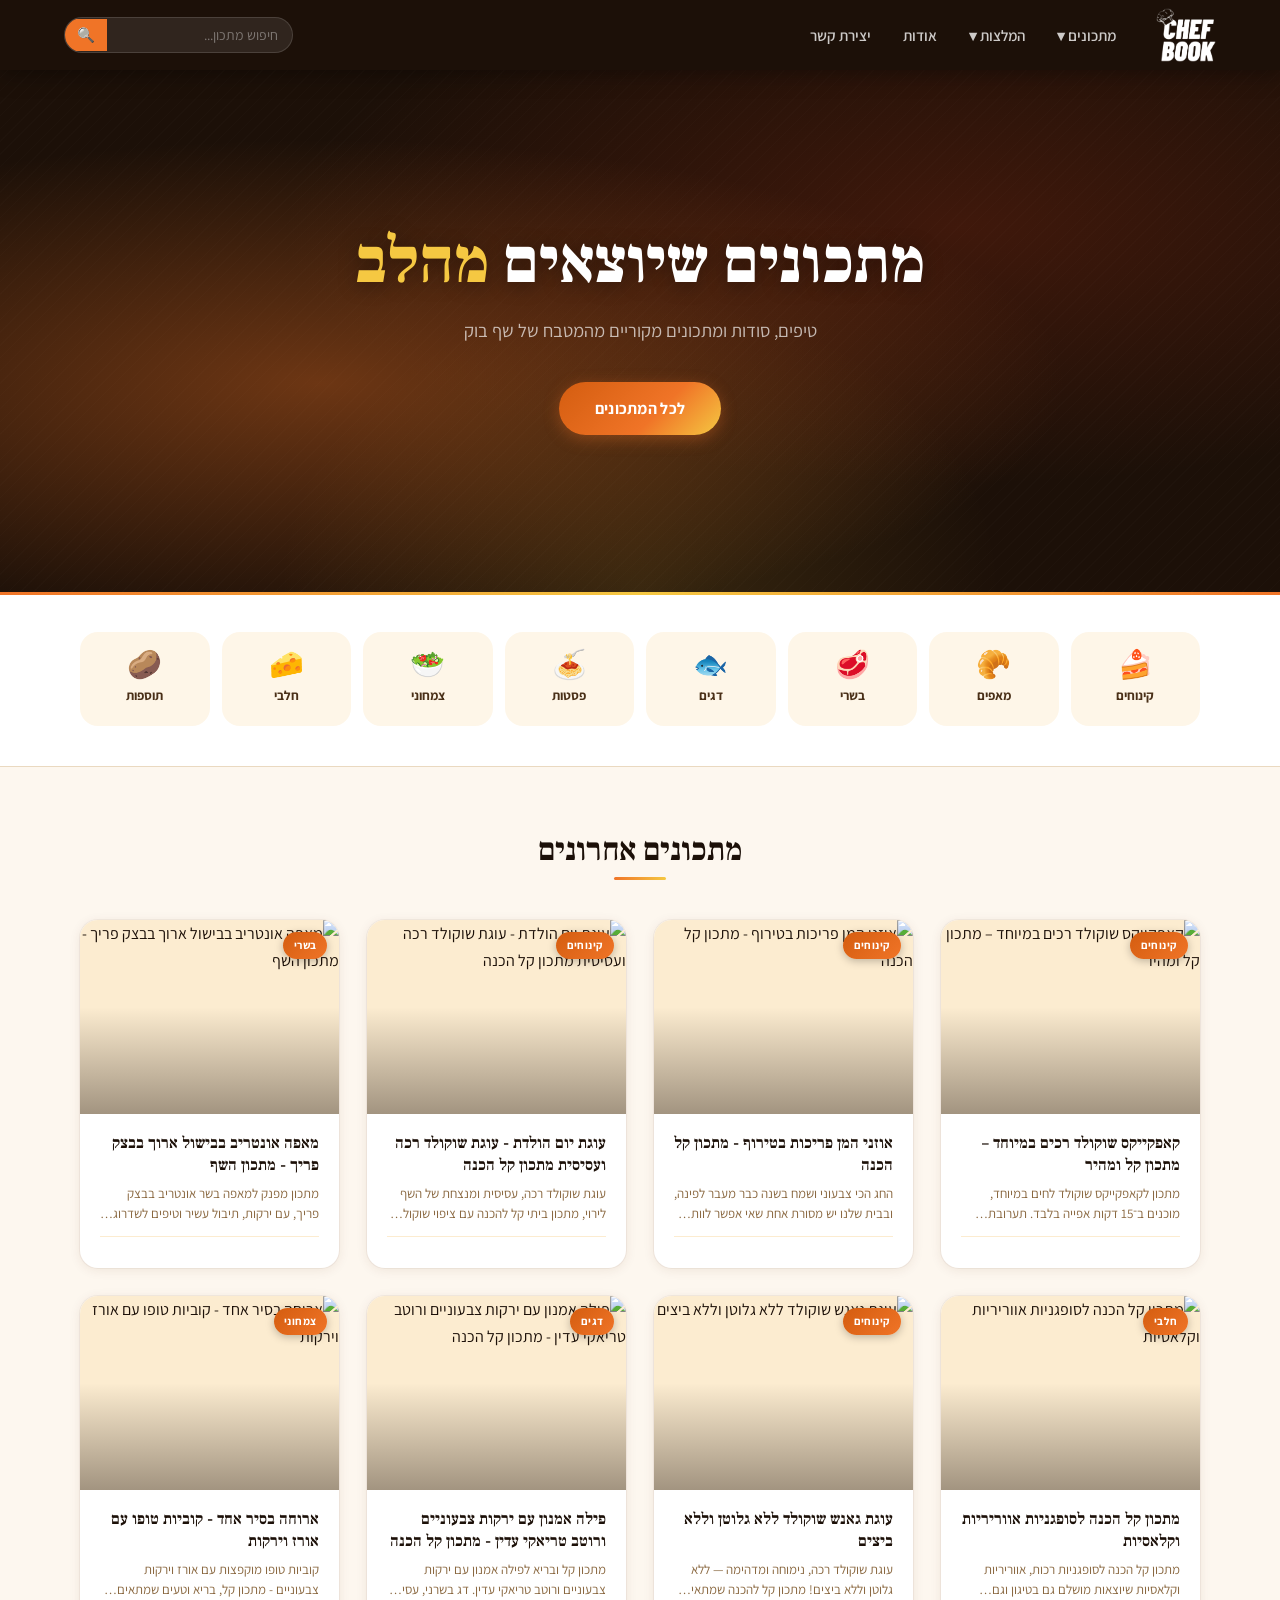
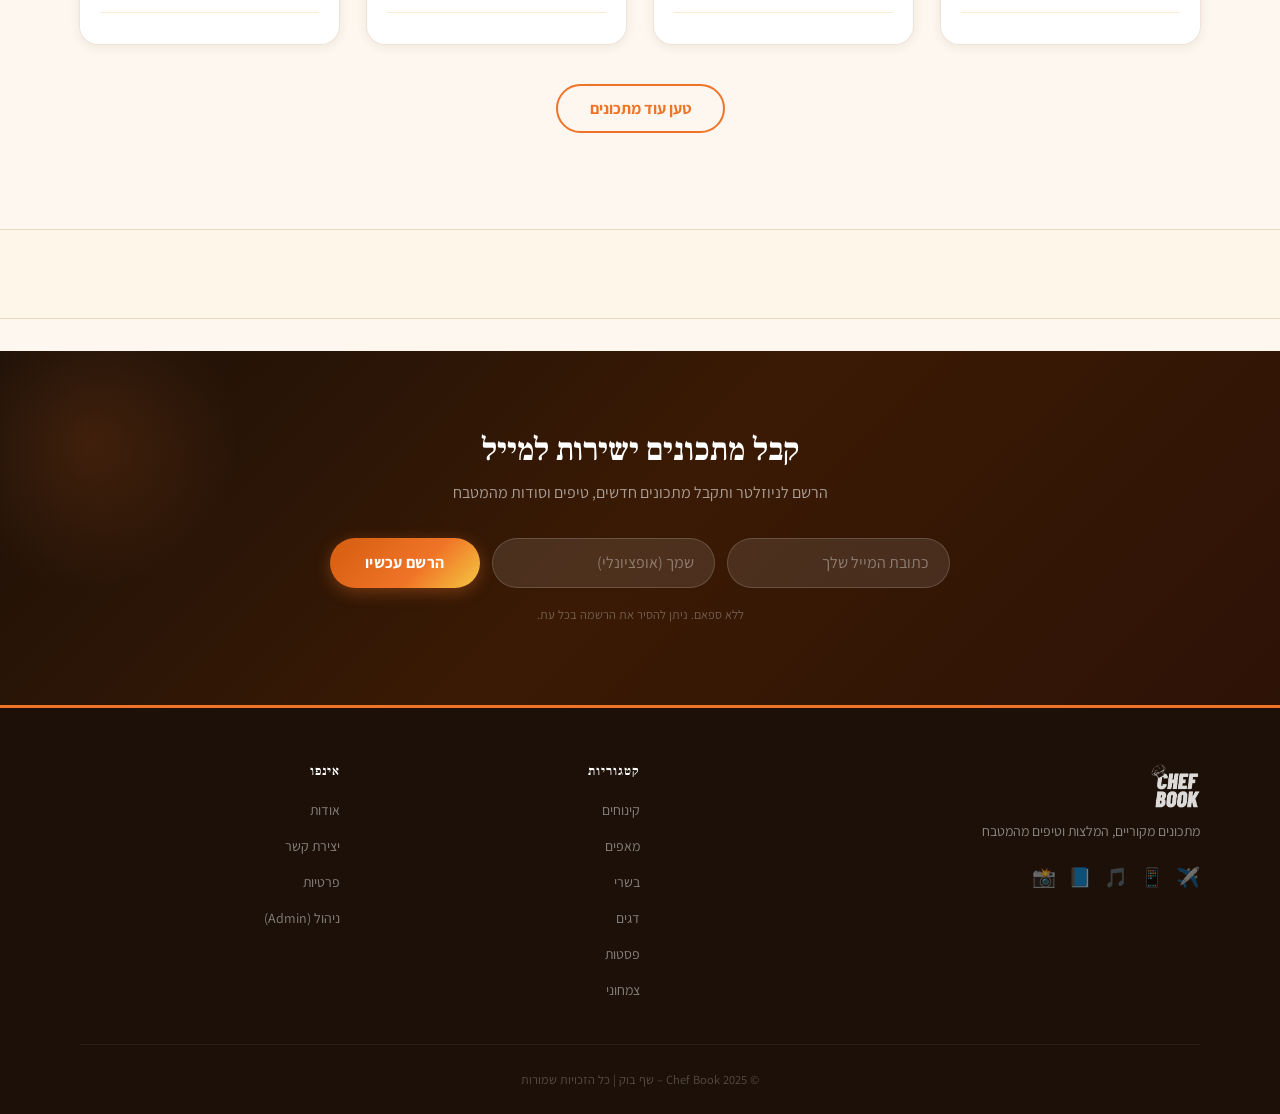
==== commit bdf76ed4: "Add files via upload" ====
--- a/index.html
+++ b/index.html
@@ -14,7 +14,7 @@
   <title>Chef Book – שף בוק – בלוג מתכונים, המלצות, טיפים וסודות מהמטבח!</title>
   <link rel="preconnect" href="https://fonts.googleapis.com">
   <link rel="preconnect" href="https://fonts.gstatic.com" crossorigin>
-  <link href="https://fonts.googleapis.com/css2?family=Frank+Ruhl+Libre:wght@300;400;700;900&family=Assistant:wght@300;400;600&display=swap" rel="stylesheet">
+  <link href="https://fonts.googleapis.com/css2?family=Frank+Ruhl+Libre:wght@300;400;700;900&family=Assistant:wght@300;400;600;700&display=swap" rel="stylesheet">
   <link rel="stylesheet" href="css/style.css">
   <!-- Google AdSense placeholder -->
   <!-- <script async src="https://pagead2.googlesyndication.com/pagead/js/adsbygoogle.js?client=ca-pub-XXXXXXXX" crossorigin="anonymous"></script> -->
@@ -80,9 +80,7 @@
 </section>
 
 <!-- AD SLOT TOP -->
-<div class="ad-slot ad-slot--top" aria-label="פרסומת">
-  <!-- Google AdSense: ins class="adsbygoogle" style="display:block" data-ad-slot="XXXXXXXX" -->
-</div>
+<div class="ad-slot ad-slot--top" aria-label="פרסומת"></div>
 
 <!-- CATEGORIES STRIP -->
 <section class="categories-strip">
--- a/css/style.css
+++ b/css/style.css
@@ -1,52 +1,53 @@
 /* ===========================
-   CHEF BOOK – Global Styles
-   RTL | Mobile-First | Black & Red
+   CHEF BOOK – Food Magazine Style
+   RTL | Mobile-First | Warm & Engaging
    =========================== */
 
 :root {
-  /* Warm, appetizing palette */
-  --black: #1a1209;
-  --red: #e8390e;
-  --red-dark: #c42d08;
-  --red-light: #ff5a30;
-  --orange: #f97316;
-  --orange-light: #ffedd5;
-  --white: #ffffff;
-  --off-white: #fffbf5;
-  --cream: #fef3e2;
-  --warm-100: #fef9f0;
-  --warm-200: #fdecd0;
-  --warm-300: #fbd8a0;
-  --gray-100: #f8f4ef;
-  --gray-200: #ede8e0;
-  --gray-400: #a89880;
-  --gray-600: #6b5844;
-  --gray-700: #4a3728;
-  --gray-800: #2d1e0f;
-  --green: #3d8b37;
-  --header-bg: #1a1209;
+  --black:        #1c1008;
+  --brown-dark:   #2d1a06;
+  --brown:        #5c3d1e;
+  --orange:       #f07427;
+  --orange-dark:  #d45d10;
+  --orange-light: #ffecd6;
+  --yellow:       #f5c842;
+  --red:          #e03e1a;
+  --white:        #ffffff;
+  --cream:        #fdf7ef;
+  --warm-50:      #fffcf7;
+  --warm-100:     #fef6e8;
+  --warm-200:     #fcecd0;
+  --warm-300:     #f8d9a8;
+  --text-dark:    #1c1008;
+  --text-mid:     #4a3018;
+  --text-light:   #8a6840;
+  --border:       #ead9c0;
+  --header-bg:    #1c1008;
   --font-display: 'Frank Ruhl Libre', serif;
-  --font-body: 'Assistant', sans-serif;
-  --radius: 6px;
-  --radius-lg: 14px;
-  --shadow: 0 2px 16px rgba(120,60,0,0.10);
-  --shadow-lg: 0 8px 40px rgba(120,60,0,0.18);
-  --transition: 0.22s ease;
-  --max-width: 1200px;
-}
-
+  --font-body:    'Assistant', sans-serif;
+  --radius-sm:    6px;
+  --radius:       10px;
+  --radius-lg:    18px;
+  --radius-xl:    28px;
+  --shadow-sm:    0 2px 8px rgba(90,40,0,0.08);
+  --shadow:       0 4px 20px rgba(90,40,0,0.12);
+  --shadow-lg:    0 12px 48px rgba(90,40,0,0.18);
+  --shadow-card:  0 2px 12px rgba(90,40,0,0.09), 0 0 0 1px rgba(90,40,0,0.05);
+  --transition:   0.22s ease;
+  --max-width:    1200px;
+}
+
+/* ===========================
+   BASE
+   =========================== */
 *, *::before, *::after { box-sizing: border-box; margin: 0; padding: 0; }
-
-html {
-  scroll-behavior: smooth;
-  font-size: 16px;
-}
+html { scroll-behavior: smooth; font-size: 16px; }
 
 body {
   font-family: var(--font-body);
-  background: var(--warm-100);
-  color: var(--gray-800);
-  line-height: 1.65;
+  background: var(--cream);
+  color: var(--text-dark);
+  line-height: 1.7;
   direction: rtl;
 }
 
@@ -54,74 +55,88 @@
 a { color: inherit; text-decoration: none; }
 ul { list-style: none; }
 
-/* ===========================
-   CONTAINER
-   =========================== */
 .container {
   max-width: var(--max-width);
   margin: 0 auto;
-  padding: 0 1rem;
-}
-
-@media (min-width: 768px) { .container { padding: 0 1.5rem; } }
-@media (min-width: 1200px) { .container { padding: 0 2rem; } }
+  padding: 0 1.25rem;
+}
+@media (min-width: 768px)  { .container { padding: 0 2rem; } }
+@media (min-width: 1200px) { .container { padding: 0 2.5rem; } }
 
 /* ===========================
    TYPOGRAPHY
    =========================== */
-h1, h2, h3, h4 { font-family: var(--font-display); font-weight: 700; line-height: 1.25; }
-h1 { font-size: clamp(2rem, 5vw, 3.5rem); }
-h2 { font-size: clamp(1.5rem, 3vw, 2.25rem); }
-h3 { font-size: clamp(1.1rem, 2vw, 1.5rem); }
+h1,h2,h3,h4 { font-family: var(--font-display); font-weight: 700; line-height: 1.2; color: var(--text-dark); }
+h1 { font-size: clamp(1.9rem, 5vw, 3.2rem); }
+h2 { font-size: clamp(1.4rem, 3vw, 2rem); }
+h3 { font-size: clamp(1rem, 2vw, 1.35rem); }
 
 .section-title {
   text-align: center;
   margin-bottom: 2.5rem;
+  color: var(--text-dark);
   position: relative;
-  color: var(--black);
+  display: flex;
+  flex-direction: column;
+  align-items: center;
+  gap: 0.5rem;
 }
 .section-title::after {
   content: '';
   display: block;
-  width: 48px;
+  width: 52px;
   height: 3px;
-  background: var(--orange);
-  margin: 0.6rem auto 0;
+  background: linear-gradient(90deg, var(--orange), var(--yellow));
+  border-radius: 2px;
 }
 
 /* ===========================
    BUTTONS
    =========================== */
 .btn-primary {
-  display: inline-block;
-  background: var(--red);
-  color: var(--white);
-  padding: 0.75rem 2rem;
-  border-radius: var(--radius);
+  display: inline-flex;
+  align-items: center;
+  gap: 0.4rem;
+  background: linear-gradient(135deg, var(--orange-dark) 0%, var(--orange) 60%, var(--yellow) 100%);
+  color: var(--white);
+  padding: 0.8rem 2.2rem;
+  border-radius: var(--radius-xl);
   font-family: var(--font-body);
-  font-weight: 600;
+  font-weight: 700;
   font-size: 1rem;
   border: none;
   cursor: pointer;
-  transition: background var(--transition), transform var(--transition);
+  transition: all var(--transition);
+  box-shadow: 0 4px 16px rgba(240,116,39,0.35);
   letter-spacing: 0.02em;
 }
-.btn-primary:hover { background: var(--red-dark); transform: translateY(-1px); }
+.btn-primary:hover {
+  transform: translateY(-2px);
+  box-shadow: 0 8px 28px rgba(240,116,39,0.45);
+  filter: brightness(1.05);
+}
 
 .btn-outline {
-  display: inline-block;
+  display: inline-flex;
+  align-items: center;
+  gap: 0.4rem;
   background: transparent;
-  color: var(--red);
-  border: 2px solid var(--red);
-  padding: 0.7rem 2rem;
-  border-radius: var(--radius);
+  color: var(--orange);
+  border: 2px solid var(--orange);
+  padding: 0.75rem 2rem;
+  border-radius: var(--radius-xl);
   font-family: var(--font-body);
-  font-weight: 600;
+  font-weight: 700;
   font-size: 1rem;
   cursor: pointer;
   transition: all var(--transition);
 }
-.btn-outline:hover { background: var(--red); color: var(--white); }
+.btn-outline:hover {
+  background: var(--orange);
+  color: var(--white);
+  transform: translateY(-1px);
+  box-shadow: 0 4px 16px rgba(240,116,39,0.3);
+}
 
 /* ===========================
    HEADER
@@ -129,124 +144,125 @@
 .site-header {
   position: sticky;
   top: 0;
-  z-index: 100;
+  z-index: 1000;
   background: var(--header-bg);
   color: var(--white);
-  box-shadow: 0 2px 20px rgba(0,0,0,0.35);
+  box-shadow: 0 2px 24px rgba(0,0,0,0.4);
 }
 
 .header-inner {
   max-width: var(--max-width);
   margin: 0 auto;
-  padding: 0 1rem;
+  padding: 0 1.5rem;
   display: flex;
   align-items: center;
-  gap: 1rem;
-  height: 64px;
-}
-
-/* LOGO */
-.logo-link {
-  display: flex;
-  flex-direction: column;
-  align-items: flex-start;
-  line-height: 1;
-  white-space: nowrap;
-}
-.logo-chef {
-  font-family: var(--font-display);
-  font-weight: 900;
-  font-size: 1.5rem;
-  color: var(--white);
-  letter-spacing: -0.02em;
-}
-.logo-book {
-  font-family: var(--font-display);
-  font-weight: 900;
-  font-size: 1.5rem;
-  color: var(--red);
-  letter-spacing: -0.02em;
-}
-.logo-sub {
-  font-size: 0.6rem;
-  color: var(--gray-400);
-  letter-spacing: 0.1em;
-  margin-top: 1px;
-}
-
-/* NAV */
+  gap: 1.5rem;
+  height: 70px;
+}
+
+/* Logo */
+.logo-link, .logo-link--img {
+  display: flex;
+  align-items: center;
+  flex-shrink: 0;
+  padding: 2px 0;
+}
+.site-logo-img {
+  height: 54px;
+  width: auto;
+  max-width: 200px;
+  object-fit: contain;
+  filter: brightness(0) invert(1);
+  transition: opacity var(--transition);
+}
+.site-logo-img:hover { opacity: 0.82; }
+
+/* Text fallback logo */
+.logo-chef { font-family: var(--font-display); font-weight: 900; font-size: 1.5rem; color: var(--white); }
+.logo-book  { font-family: var(--font-display); font-weight: 900; font-size: 1.5rem; color: var(--orange); }
+.logo-sub   { font-size: 0.6rem; color: rgba(255,255,255,0.4); letter-spacing: 0.1em; display: block; margin-top: 1px; }
+
+/* Nav */
 .main-nav { display: none; flex: 1; }
-.main-nav ul { display: flex; gap: 0; align-items: center; }
+.main-nav ul { display: flex; align-items: center; }
 .main-nav > ul > li { position: relative; }
 .main-nav > ul > li > a {
   display: block;
   padding: 0 1rem;
-  height: 64px;
-  line-height: 64px;
+  height: 70px;
+  line-height: 70px;
   font-size: 0.95rem;
   font-weight: 600;
-  color: var(--gray-200);
-  transition: color var(--transition), background var(--transition);
+  color: rgba(255,255,255,0.78);
+  transition: color var(--transition);
   white-space: nowrap;
 }
-.main-nav > ul > li > a:hover { color: var(--red-light); }
-.main-nav > ul > li:hover > a { background: rgba(255,255,255,0.06); }
-
-/* SUBMENU */
+.main-nav > ul > li > a:hover { color: var(--yellow); }
+
+/* Submenu */
 .submenu {
   display: none;
   position: absolute;
-  top: 64px;
+  top: 70px;
   right: 0;
-  background: var(--black);
+  background: var(--brown-dark);
   min-width: 160px;
-  border-top: 2px solid var(--red);
+  border-top: 2px solid var(--orange);
+  border-radius: 0 0 var(--radius) var(--radius);
   box-shadow: var(--shadow-lg);
   z-index: 200;
+  overflow: hidden;
 }
 .has-sub:hover .submenu { display: block; }
+.main-nav:not(.open) .submenu { display: none !important; }
+.main-nav > ul > li:not(:hover) > .submenu { display: none !important; }
+
 .submenu li a {
   display: block;
   padding: 0.65rem 1.25rem;
-  font-size: 0.9rem;
-  color: var(--gray-200);
-  border-bottom: 1px solid rgba(255,255,255,0.05);
+  font-size: 0.88rem;
+  color: rgba(255,255,255,0.72);
+  border-bottom: 1px solid rgba(255,255,255,0.06);
   transition: all var(--transition);
 }
-.submenu li a:hover { color: var(--red-light); padding-right: 1.5rem; }
-
-/* SEARCH */
+.submenu li:last-child a { border-bottom: none; }
+.submenu li a:hover { color: var(--yellow); background: rgba(255,255,255,0.07); padding-right: 1.6rem; }
+
+/* Search */
 .header-search {
   display: none;
   align-items: center;
-  background: rgba(255,255,255,0.1);
-  border-radius: var(--radius);
+  background: rgba(255,255,255,0.09);
+  border-radius: var(--radius-xl);
   overflow: hidden;
-  border: 1px solid rgba(255,255,255,0.15);
-}
+  border: 1px solid rgba(255,255,255,0.13);
+  transition: border var(--transition);
+}
+.header-search:focus-within { border-color: var(--orange); }
 .header-search input {
   background: transparent;
   border: none;
   color: var(--white);
-  padding: 0.45rem 0.75rem;
+  padding: 0.48rem 0.9rem;
   font-family: var(--font-body);
-  font-size: 0.9rem;
-  width: 180px;
+  font-size: 0.88rem;
+  width: 185px;
   outline: none;
   direction: rtl;
 }
-.header-search input::placeholder { color: var(--gray-400); }
+.header-search input::placeholder { color: rgba(255,255,255,0.38); }
 .header-search button {
-  background: var(--red);
+  background: var(--orange);
   border: none;
   color: var(--white);
-  padding: 0.45rem 0.65rem;
+  padding: 0.48rem 0.75rem;
   cursor: pointer;
   font-size: 0.9rem;
-}
-.header-search button:hover { background: var(--red-dark); }
-
-/* HAMBURGER */
+  transition: background var(--transition);
+}
+.header-search button:hover { background: var(--orange-dark); }
+
+/* Hamburger */
 .menu-toggle {
   display: flex;
   flex-direction: column;
@@ -258,33 +274,30 @@
   margin-right: auto;
 }
 .menu-toggle span {
-  display: block;
-  width: 24px;
-  height: 2px;
-  background: var(--white);
-  border-radius: 2px;
+  display: block; width: 24px; height: 2px;
+  background: var(--white); border-radius: 2px;
   transition: all var(--transition);
 }
-.menu-toggle.open span:nth-child(1) { transform: rotate(45deg) translate(5px, 5px); }
+.menu-toggle.open span:nth-child(1) { transform: rotate(45deg) translate(5px,5px); }
 .menu-toggle.open span:nth-child(2) { opacity: 0; }
-.menu-toggle.open span:nth-child(3) { transform: rotate(-45deg) translate(5px, -5px); }
-
-/* MOBILE NAV OPEN */
+.menu-toggle.open span:nth-child(3) { transform: rotate(-45deg) translate(5px,-5px); }
+
+/* Mobile nav */
 .main-nav.open {
   display: flex;
   position: fixed;
-  top: 64px;
-  right: 0; left: 0;
-  background: var(--black);
+  top: 70px; right: 0; left: 0;
+  background: var(--brown-dark);
   flex-direction: column;
-  padding: 1rem 0;
-  border-top: 1px solid rgba(255,255,255,0.1);
-  max-height: calc(100vh - 64px);
+  padding: 0.5rem 0;
+  border-top: 1px solid rgba(255,255,255,0.07);
+  max-height: calc(100vh - 70px);
   overflow-y: auto;
+  z-index: 999;
 }
 .main-nav.open ul { flex-direction: column; }
-.main-nav.open > ul > li > a { height: auto; line-height: 1; padding: 1rem 1.5rem; border-bottom: 1px solid rgba(255,255,255,0.05); }
-.main-nav.open .submenu { display: block; position: static; border: none; border-right: 3px solid var(--red); background: rgba(255,255,255,0.04); margin: 0; }
+.main-nav.open > ul > li > a { height: auto; line-height: 1; padding: 0.9rem 1.5rem; border-bottom: 1px solid rgba(255,255,255,0.05); }
+.main-nav.open .submenu { display: block !important; position: static; border: none; border-right: 3px solid var(--orange); background: rgba(255,255,255,0.04); margin: 0; border-radius: 0; }
 .main-nav.open .submenu li a { padding-right: 2rem; }
 
 @media (min-width: 900px) {
@@ -294,66 +307,50 @@
 }
 
 /* ===========================
-   HERO
+   HERO — Magazine Style
    =========================== */
 .hero {
   position: relative;
-  min-height: 60vh;
+  min-height: 58vh;
   display: flex;
   align-items: center;
   justify-content: center;
   overflow: hidden;
   background: var(--black);
 }
-
 .hero-bg {
-  position: absolute;
-  inset: 0;
-  background: 
-    radial-gradient(ellipse at 30% 50%, rgba(249,115,22,0.35) 0%, transparent 60%),
-    radial-gradient(ellipse at 80% 20%, rgba(232,57,14,0.2) 0%, transparent 50%);
+  position: absolute; inset: 0;
+  background:
+    radial-gradient(ellipse at 25% 60%, rgba(240,116,39,0.38) 0%, transparent 55%),
+    radial-gradient(ellipse at 75% 30%, rgba(224,62,26,0.18) 0%, transparent 50%),
+    radial-gradient(ellipse at 50% 100%, rgba(245,200,66,0.12) 0%, transparent 40%);
   z-index: 1;
 }
-
 .hero::before {
   content: '';
-  position: absolute;
-  inset: 0;
-  background-image: 
-    repeating-linear-gradient(
-      0deg,
-      transparent,
-      transparent 2px,
-      rgba(255,255,255,0.015) 2px,
-      rgba(255,255,255,0.015) 4px
-    );
+  position: absolute; inset: 0;
+  background-image: repeating-linear-gradient(
+    -45deg, transparent, transparent 8px,
+    rgba(255,255,255,0.01) 8px, rgba(255,255,255,0.01) 9px
+  );
   z-index: 1;
 }
-
 .hero-content {
-  position: relative;
-  z-index: 2;
+  position: relative; z-index: 2;
   text-align: center;
   padding: 4rem 1.5rem;
-  max-width: 700px;
-}
-
+  max-width: 720px;
+}
 .hero-content h1 {
   color: var(--white);
   font-size: clamp(2.2rem, 6vw, 4rem);
   font-weight: 900;
-  line-height: 1.15;
-  margin-bottom: 1rem;
-}
-.hero-content h1 em {
-  color: var(--red);
-  font-style: normal;
-}
-.hero-content p {
-  color: var(--gray-400);
-  font-size: 1.15rem;
-  margin-bottom: 2rem;
-}
+  line-height: 1.1;
+  margin-bottom: 1.1rem;
+  text-shadow: 0 2px 20px rgba(0,0,0,0.4);
+}
+.hero-content h1 em { color: var(--yellow); font-style: normal; }
+.hero-content p { color: rgba(255,255,255,0.68); font-size: 1.15rem; margin-bottom: 2.2rem; }
 
 /* ===========================
    AD SLOTS
@@ -362,10 +359,11 @@
   text-align: center;
   padding: 0.5rem;
   min-height: 90px;
-  background: var(--gray-100);
-  border-top: 1px solid var(--gray-200);
-  border-bottom: 1px solid var(--gray-200);
-}
+  background: var(--warm-100);
+  border-top: 1px solid var(--border);
+  border-bottom: 1px solid var(--border);
+}
+.ad-slot:empty { display: none !important; min-height: 0 !important; padding: 0 !important; border: none !important; }
 .ad-slot--mid { margin: 2rem 0; }
 
 /* ===========================
@@ -373,8 +371,16 @@
    =========================== */
 .categories-strip {
   padding: 2.5rem 0;
-  background: var(--cream);
-  border-bottom: 1px solid var(--warm-200);
+  background: var(--white);
+  border-bottom: 1px solid var(--border);
+  position: relative;
+}
+.categories-strip::before {
+  content: '';
+  position: absolute;
+  top: 0; left: 0; right: 0;
+  height: 3px;
+  background: linear-gradient(90deg, var(--orange), var(--yellow), var(--orange));
 }
 
 .cat-grid {
@@ -382,96 +388,104 @@
   grid-template-columns: repeat(4, 1fr);
   gap: 0.75rem;
 }
-
 @media (min-width: 600px) { .cat-grid { grid-template-columns: repeat(8, 1fr); } }
 
 .cat-card {
   display: flex;
   flex-direction: column;
   align-items: center;
-  gap: 0.4rem;
+  gap: 0.45rem;
   padding: 1rem 0.5rem;
   border-radius: var(--radius-lg);
-  background: var(--gray-100);
+  background: var(--warm-100);
   border: 2px solid transparent;
   transition: all var(--transition);
-  font-weight: 600;
-  font-size: 0.85rem;
-  color: var(--gray-800);
+  font-weight: 700;
+  font-size: 0.82rem;
+  color: var(--text-mid);
   text-align: center;
+  cursor: pointer;
 }
 .cat-card:hover {
-  border-color: var(--red);
-  background: var(--white);
-  color: var(--red);
-  transform: translateY(-3px);
-  box-shadow: var(--shadow);
-}
-.cat-emoji { font-size: 1.6rem; }
-
-/* ===========================
-   RECIPE CARDS
+  border-color: var(--orange);
+  background: var(--orange-light);
+  color: var(--orange-dark);
+  transform: translateY(-4px);
+  box-shadow: 0 6px 20px rgba(240,116,39,0.18);
+}
+.cat-emoji { font-size: 1.75rem; line-height: 1; }
+
+/* ===========================
+   RECIPE GRID
    =========================== */
 .latest-recipes {
-  padding: 3.5rem 0;
-  background: var(--warm-100);
-}
-
+  padding: 4rem 0;
+  background: var(--cream);
+}
 .recipes-grid {
   display: grid;
   grid-template-columns: 1fr;
-  gap: 1.5rem;
-}
-
-@media (min-width: 600px) { .recipes-grid { grid-template-columns: repeat(2, 1fr); } }
-@media (min-width: 900px) { .recipes-grid { grid-template-columns: repeat(3, 1fr); } }
+  gap: 1.75rem;
+}
+@media (min-width: 600px)  { .recipes-grid { grid-template-columns: repeat(2, 1fr); } }
+@media (min-width: 900px)  { .recipes-grid { grid-template-columns: repeat(3, 1fr); } }
 @media (min-width: 1200px) { .recipes-grid { grid-template-columns: repeat(4, 1fr); } }
 
+/* ===========================
+   RECIPE CARD
+   =========================== */
 .recipe-card {
   background: var(--white);
   border-radius: var(--radius-lg);
   overflow: hidden;
-  box-shadow: 0 2px 12px rgba(120,60,0,0.09);
-  border: 1px solid var(--warm-200);
-  transition: all var(--transition);
+  box-shadow: var(--shadow-card);
+  transition: all 0.28s ease;
   display: flex;
   flex-direction: column;
+  position: relative;
 }
 .recipe-card:hover {
-  transform: translateY(-4px);
-  box-shadow: var(--shadow-lg);
-  border-color: var(--red);
+  transform: translateY(-6px);
+  box-shadow: 0 16px 48px rgba(90,40,0,0.16);
 }
 
 .recipe-card__img {
   position: relative;
   overflow: hidden;
   aspect-ratio: 4/3;
-  background: var(--gray-200);
+  background: var(--warm-200);
 }
 .recipe-card__img img {
-  width: 100%;
-  height: 100%;
+  width: 100%; height: 100%;
   object-fit: cover;
-  transition: transform 0.4s ease;
-}
-.recipe-card:hover .recipe-card__img img { transform: scale(1.04); }
+  transition: transform 0.5s ease;
+}
+.recipe-card:hover .recipe-card__img img { transform: scale(1.07); }
+.recipe-card__img::after {
+  content: '';
+  position: absolute;
+  bottom: 0; left: 0; right: 0;
+  height: 55%;
+  background: linear-gradient(transparent, rgba(28,16,8,0.4));
+  pointer-events: none;
+}
 
 .recipe-card__cat {
   position: absolute;
-  top: 0.6rem;
-  right: 0.6rem;
-  background: var(--orange);
-  color: var(--white);
-  font-size: 0.72rem;
+  top: 0.75rem; right: 0.75rem;
+  background: linear-gradient(135deg, var(--orange-dark), var(--orange));
+  color: var(--white);
+  font-size: 0.69rem;
   font-weight: 700;
-  padding: 0.2rem 0.6rem;
-  border-radius: var(--radius);
+  padding: 0.25rem 0.65rem;
+  border-radius: var(--radius-xl);
   letter-spacing: 0.04em;
+  box-shadow: 0 2px 8px rgba(0,0,0,0.25);
+  z-index: 2;
 }
 
 .recipe-card__body {
-  padding: 1.1rem;
+  padding: 1.1rem 1.25rem 1.25rem;
   flex: 1;
   display: flex;
   flex-direction: column;
@@ -479,647 +493,441 @@
 .recipe-card__body h3 {
   font-size: 1rem;
   font-weight: 700;
-  color: var(--black);
-  margin-bottom: 0.4rem;
+  color: var(--text-dark);
+  margin-bottom: 0.45rem;
   line-height: 1.4;
+  display: -webkit-box;
+  -webkit-line-clamp: 2;
+  -webkit-box-orient: vertical;
+  overflow: hidden;
 }
 .recipe-card__body p {
-  font-size: 0.85rem;
-  color: var(--gray-600);
+  font-size: 0.82rem;
+  color: var(--text-light);
   flex: 1;
-  line-height: 1.5;
+  line-height: 1.55;
+  display: -webkit-box;
+  -webkit-line-clamp: 2;
+  -webkit-box-orient: vertical;
+  overflow: hidden;
+  margin-bottom: 0.75rem;
 }
 .recipe-card__meta {
   display: flex;
-  gap: 0.75rem;
-  margin-top: 0.75rem;
-  font-size: 0.78rem;
-  color: var(--gray-400);
-}
-.recipe-card__meta span { display: flex; align-items: center; gap: 0.2rem; }
-
-.recipe-card a.card-link {
-  display: block;
-  color: inherit;
-}
-
-.load-more-wrap {
-  text-align: center;
-  margin-top: 2.5rem;
-}
+  gap: 0.5rem;
+  flex-wrap: wrap;
+  font-size: 0.73rem;
+  color: var(--text-light);
+  border-top: 1px solid var(--warm-200);
+  padding-top: 0.65rem;
+  margin-top: auto;
+}
+.recipe-card__meta span {
+  display: flex;
+  align-items: center;
+  gap: 0.2rem;
+  background: var(--warm-100);
+  padding: 0.18rem 0.5rem;
+  border-radius: var(--radius-xl);
+}
+.recipe-card a.card-link { display: block; color: inherit; }
+.load-more-wrap { text-align: center; margin-top: 2.5rem; }
 
 /* ===========================
    NEWSLETTER
    =========================== */
 .newsletter-section {
-  background: #1a1209;
-  padding: 4rem 0;
-}
-
-.newsletter-box {
-  max-width: 680px;
-  margin: 0 auto;
-  text-align: center;
-}
-.newsletter-text h2 { color: var(--white); margin-bottom: 0.5rem; }
-.newsletter-text p { color: var(--gray-400); margin-bottom: 2rem; }
-
-.newsletter-form {
-  display: flex;
-  flex-direction: column;
-  gap: 0.75rem;
-}
+  background: linear-gradient(135deg, #1c1008 0%, #3a1a04 50%, #2d1206 100%);
+  padding: 5rem 0;
+  position: relative;
+  overflow: hidden;
+}
+.newsletter-section::before {
+  content: '';
+  position: absolute;
+  top: -60px; left: -60px;
+  width: 300px; height: 300px;
+  border-radius: 50%;
+  background: radial-gradient(circle, rgba(240,116,39,0.14) 0%, transparent 70%);
+  pointer-events: none;
+}
+.newsletter-box { max-width: 620px; margin: 0 auto; text-align: center; position: relative; z-index: 1; }
+.newsletter-text h2 { color: var(--white); font-size: clamp(1.4rem, 3vw, 2rem); margin-bottom: 0.6rem; }
+.newsletter-text p { color: rgba(255,255,255,0.58); margin-bottom: 2rem; font-size: 1rem; }
+
+.newsletter-form { display: flex; flex-direction: column; gap: 0.75rem; }
 .newsletter-form input {
   background: rgba(255,255,255,0.1);
-  border: 1px solid rgba(255,255,255,0.2);
-  border-radius: var(--radius);
-  padding: 0.8rem 1rem;
+  border: 1.5px solid rgba(255,255,255,0.16);
+  border-radius: var(--radius-xl);
+  padding: 0.85rem 1.25rem;
   color: var(--white);
   font-family: var(--font-body);
   font-size: 1rem;
   direction: rtl;
   transition: border var(--transition);
 }
-.newsletter-form input::placeholder { color: var(--gray-400); }
-.newsletter-form input:focus { outline: none; border-color: var(--red); }
-.newsletter-form .btn-primary { width: 100%; }
-
+.newsletter-form input::placeholder { color: rgba(255,255,255,0.38); }
+.newsletter-form input:focus { outline: none; border-color: var(--orange); background: rgba(255,255,255,0.14); }
+.newsletter-form .btn-primary { width: 100%; justify-content: center; }
 @media (min-width: 600px) {
-  .newsletter-form {
-    flex-direction: row;
-    flex-wrap: wrap;
-  }
-  .newsletter-form input { flex: 1; min-width: 200px; }
-  .newsletter-form .btn-primary { flex: 0 0 auto; }
-}
-
-.newsletter-note {
-  color: var(--gray-600);
-  font-size: 0.8rem;
-  margin-top: 0.75rem;
-}
+  .newsletter-form { flex-direction: row; flex-wrap: wrap; }
+  .newsletter-form input { flex: 1; min-width: 190px; }
+  .newsletter-form .btn-primary { flex: 0 0 auto; width: auto; }
+}
+.newsletter-note { color: rgba(255,255,255,0.3); font-size: 0.78rem; margin-top: 1rem; }
 
 /* ===========================
    FOOTER
    =========================== */
 .site-footer {
-  background: #0a0a0a;
-  color: var(--gray-400);
-  padding: 3rem 0 1.5rem;
+  background: var(--black);
+  color: rgba(255,255,255,0.5);
+  padding: 3.5rem 0 1.5rem;
   border-top: 3px solid var(--orange);
 }
-
 .footer-grid {
   display: grid;
   grid-template-columns: 1fr;
-  gap: 2rem;
+  gap: 2.5rem;
   padding-bottom: 2rem;
-  border-bottom: 1px solid rgba(255,255,255,0.08);
+  border-bottom: 1px solid rgba(255,255,255,0.07);
 }
 @media (min-width: 600px) { .footer-grid { grid-template-columns: 2fr 1fr 1fr; } }
 
-.footer-brand .logo-chef { font-size: 1.25rem; color: var(--white); }
-.footer-brand .logo-book { font-size: 1.25rem; color: var(--red); }
-.footer-brand p { margin-top: 0.5rem; font-size: 0.875rem; line-height: 1.6; }
-
-.social-links { display: flex; gap: 0.75rem; margin-top: 1rem; font-size: 1.2rem; }
-.social-links a { transition: transform var(--transition); }
-.social-links a:hover { transform: scale(1.2); }
-
-.footer-links h3 { color: var(--white); font-size: 0.9rem; font-weight: 700; margin-bottom: 1rem; letter-spacing: 0.05em; text-transform: uppercase; }
-.footer-links ul li { margin-bottom: 0.5rem; }
-.footer-links ul li a { font-size: 0.875rem; color: var(--gray-400); transition: color var(--transition); }
-.footer-links ul li a:hover { color: var(--red-light); }
-
-.footer-bottom { text-align: center; margin-top: 1.5rem; font-size: 0.8rem; }
-
-/* ===========================
-   SINGLE RECIPE PAGE
+.footer-logo-img {
+  height: 44px; width: auto; max-width: 160px;
+  object-fit: contain;
+  filter: brightness(0) invert(1);
+  opacity: 0.85;
+  margin-bottom: 0.75rem;
+  display: block;
+}
+.footer-brand p { font-size: 0.875rem; line-height: 1.65; margin-bottom: 1.1rem; }
+.social-links { display: flex; gap: 0.75rem; font-size: 1.2rem; }
+.social-links a { transition: transform var(--transition); display: block; }
+.social-links a:hover { transform: scale(1.25); }
+
+.footer-links h3 {
+  color: var(--white);
+  font-size: 0.8rem; font-weight: 700;
+  margin-bottom: 1rem;
+  letter-spacing: 0.08em; text-transform: uppercase;
+}
+.footer-links ul li { margin-bottom: 0.55rem; }
+.footer-links ul li a { font-size: 0.875rem; color: rgba(255,255,255,0.48); transition: color var(--transition); }
+.footer-links ul li a:hover { color: var(--yellow); }
+.footer-bottom { text-align: center; margin-top: 1.5rem; font-size: 0.78rem; color: rgba(255,255,255,0.25); }
+
+/* ===========================
+   RECIPE HERO
    =========================== */
 .recipe-hero {
-  background: var(--black);
-  padding: 3rem 0;
-  color: var(--white);
+  background: linear-gradient(160deg, #1c1008 0%, #2d1a06 100%);
+  padding: 3.5rem 0;
+  color: var(--white);
+  position: relative;
+  overflow: hidden;
+}
+.recipe-hero::before {
+  content: '';
+  position: absolute; inset: 0;
+  background: radial-gradient(ellipse at 70% 50%, rgba(240,116,39,0.11) 0%, transparent 60%);
+  pointer-events: none;
 }
 .recipe-hero-inner {
   display: grid;
   grid-template-columns: 1fr;
-  gap: 2rem;
+  gap: 2.5rem;
+  position: relative; z-index: 1;
 }
 @media (min-width: 768px) { .recipe-hero-inner { grid-template-columns: 1fr 1fr; align-items: center; } }
 
 .recipe-hero__img {
   border-radius: var(--radius-lg);
   overflow: hidden;
-  box-shadow: var(--shadow-lg);
+  box-shadow: 0 20px 60px rgba(0,0,0,0.4);
   aspect-ratio: 4/3;
 }
 .recipe-hero__img img { width: 100%; height: 100%; object-fit: cover; }
 
-.recipe-hero__info { padding: 0 0 0 1rem; }
 .recipe-hero__cat {
   display: inline-block;
-  background: var(--red);
-  color: var(--white);
-  font-size: 0.75rem;
-  font-weight: 700;
-  padding: 0.25rem 0.75rem;
-  border-radius: var(--radius);
+  background: linear-gradient(135deg, var(--orange-dark), var(--orange));
+  color: var(--white);
+  font-size: 0.74rem; font-weight: 700;
+  padding: 0.28rem 0.85rem;
+  border-radius: var(--radius-xl);
   margin-bottom: 1rem;
-}
-.recipe-hero__title { font-size: clamp(1.5rem, 4vw, 2.5rem); margin-bottom: 0.75rem; }
-.recipe-hero__excerpt { color: var(--gray-400); font-size: 1.05rem; line-height: 1.6; }
-.recipe-meta-badges {
-  display: flex;
-  flex-wrap: wrap;
-  gap: 0.75rem;
-  margin-top: 1.5rem;
-}
+  letter-spacing: 0.05em;
+}
+.recipe-hero__title { font-size: clamp(1.5rem, 4vw, 2.5rem); margin-bottom: 0.85rem; color: var(--white); font-weight: 900; }
+.recipe-hero__excerpt { color: rgba(255,255,255,0.62); font-size: 1.05rem; line-height: 1.65; }
+
+.recipe-meta-badges { display: flex; flex-wrap: wrap; gap: 0.65rem; margin-top: 1.5rem; }
 .recipe-badge {
   background: rgba(255,255,255,0.1);
-  border: 1px solid rgba(255,255,255,0.15);
-  border-radius: var(--radius);
-  padding: 0.4rem 0.85rem;
-  font-size: 0.85rem;
-  display: flex;
-  align-items: center;
-  gap: 0.3rem;
-}
-
-.recipe-content {
-  max-width: 860px;
-  margin: 0 auto;
-  padding: 2.5rem 1rem;
-}
+  border: 1px solid rgba(255,255,255,0.14);
+  border-radius: var(--radius-xl);
+  padding: 0.4rem 0.9rem;
+  font-size: 0.83rem;
+  display: flex; align-items: center; gap: 0.3rem;
+  color: rgba(255,255,255,0.82);
+}
+
+/* ===========================
+   RECIPE CONTENT
+   =========================== */
+.recipe-content { max-width: 860px; margin: 0 auto; padding: 2rem 1rem 3rem; }
 
 .recipe-ingredients,
 .recipe-steps {
   background: var(--white);
   border-radius: var(--radius-lg);
-  padding: 1.5rem;
+  padding: 1.75rem;
   margin-bottom: 1.5rem;
-  border: 1px solid var(--gray-200);
+  box-shadow: var(--shadow-card);
+  border: 1px solid var(--border);
 }
 .recipe-ingredients h2,
 .recipe-steps h2 {
-  color: var(--gray-800);
-  font-size: 1.3rem;
-  margin-bottom: 1rem;
-  padding-bottom: 0.5rem;
+  font-size: 1.25rem;
+  margin-bottom: 1.1rem;
+  padding-bottom: 0.65rem;
   border-bottom: 2px solid var(--orange);
-}
-.recipe-ingredients ul { list-style: disc; padding-right: 1.5rem; }
-.recipe-ingredients ul li { padding: 0.3rem 0; font-size: 0.95rem; }
-
-.recipe-steps ol { list-style: none; counter-reset: steps; }
+  color: var(--text-dark);
+  display: flex; align-items: center; gap: 0.5rem;
+}
+
+.recipe-ingredients ul { list-style: none; padding: 0; }
+.recipe-ingredients ul li {
+  padding: 0.45rem 0;
+  border-bottom: 1px dashed var(--border);
+  font-size: 0.95rem;
+  display: flex; align-items: baseline; gap: 0.5rem;
+}
+.recipe-ingredients ul li::before { content: '•'; color: var(--orange); font-weight: 900; flex-shrink: 0; }
+.recipe-ingredients ul li:last-child { border-bottom: none; }
+.recipe-ingredients ul li.ing-section {
+  font-weight: 700; color: var(--orange);
+  font-size: 0.8rem; text-transform: uppercase; letter-spacing: 0.06em;
+  margin-top: 0.75rem; border-bottom: none; padding-top: 0.25rem;
+}
+.recipe-ingredients ul li.ing-section::before { display: none; }
+
+.recipe-steps ol { list-style: none; counter-reset: steps; padding: 0; }
 .recipe-steps ol li {
   counter-increment: steps;
-  padding: 0.75rem 0;
-  border-bottom: 1px solid var(--gray-200);
-  display: flex;
-  gap: 1rem;
-  align-items: flex-start;
-  font-size: 0.95rem;
-  line-height: 1.6;
-}
+  padding: 0.85rem 0;
+  border-bottom: 1px solid var(--warm-200);
+  display: flex; gap: 1.1rem; align-items: flex-start;
+  font-size: 0.95rem; line-height: 1.65; color: var(--text-mid);
+}
+.recipe-steps ol li:last-child { border-bottom: none; }
 .recipe-steps ol li::before {
   content: counter(steps);
-  background: var(--orange);
-  color: var(--white);
-  min-width: 28px;
-  height: 28px;
+  background: linear-gradient(135deg, var(--orange-dark), var(--orange));
+  color: var(--white);
+  min-width: 30px; height: 30px;
   border-radius: 50%;
-  display: flex;
-  align-items: center;
-  justify-content: center;
-  font-weight: 700;
-  font-size: 0.8rem;
-  flex-shrink: 0;
-  margin-top: 0.1rem;
-}
+  display: flex; align-items: center; justify-content: center;
+  font-weight: 700; font-size: 0.8rem;
+  flex-shrink: 0; margin-top: 0.15rem;
+  box-shadow: 0 2px 8px rgba(240,116,39,0.35);
+}
+
+/* Full body HTML */
+.recipe-body-full {
+  background: var(--white);
+  border-radius: var(--radius-lg);
+  padding: 1.75rem;
+  margin-bottom: 1.5rem;
+  border: 1px solid var(--border);
+  box-shadow: var(--shadow-card);
+  font-size: 0.97rem; line-height: 1.8; color: var(--text-mid);
+}
+.recipe-body-full h2 {
+  font-size: 1.2rem; color: var(--text-dark);
+  margin: 1.5rem 0 0.6rem;
+  padding-bottom: 0.4rem;
+  border-bottom: 2px solid var(--orange);
+}
+.recipe-body-full h2:first-child { margin-top: 0; }
+.recipe-body-full p { margin-bottom: 0.8rem; }
+.recipe-body-full strong { font-weight: 700; color: var(--text-dark); }
+.recipe-body-full ul, .recipe-body-full ol { padding-right: 1.5rem; margin-bottom: 1rem; }
+.recipe-body-full ul { list-style: disc; }
+.recipe-body-full ol { list-style: decimal; }
+.recipe-body-full li { margin-bottom: 0.35rem; }
+
+/* Tags */
+.recipe-tags { margin-top: 1.5rem; padding-top: 1rem; border-top: 1px solid var(--border); }
+.tag-pill {
+  display: inline-block;
+  background: var(--warm-100);
+  border: 1px solid var(--border);
+  border-radius: var(--radius-xl);
+  padding: 0.22rem 0.7rem;
+  font-size: 0.76rem; margin: 0.2rem;
+  color: var(--text-light);
+  transition: all var(--transition); cursor: default;
+}
+.tag-pill:hover, .tag-pill.active { background: var(--orange); border-color: var(--orange); color: var(--white); }
+
+/* ===========================
+   VIDEO EMBED
+   =========================== */
+.recipe-video-wrap {
+  background: var(--white);
+  border-radius: var(--radius-lg);
+  padding: 1.75rem;
+  margin-bottom: 1.5rem;
+  border: 1px solid var(--border);
+  box-shadow: var(--shadow-card);
+}
+.recipe-video-title {
+  font-size: 1.2rem; color: var(--text-dark);
+  margin-bottom: 1.25rem; padding-bottom: 0.5rem;
+  border-bottom: 2px solid var(--orange);
+  display: flex; align-items: center; gap: 0.5rem;
+}
+.ig-embed-container, .tiktok-embed-container {
+  display: flex; justify-content: center;
+  border-radius: var(--radius); background: var(--warm-100);
+  min-height: 200px; overflow: hidden;
+}
+.ig-embed-container .instagram-media { margin: 0 auto !important; }
+.tiktok-embed-container .tiktok-embed { margin: 0 auto !important; }
+.video-fallback-link {
+  display: inline-block; margin-top: 0.75rem;
+  font-size: 0.875rem; color: var(--orange); font-weight: 600;
+  transition: color var(--transition);
+}
+.video-fallback-link:hover { color: var(--red); text-decoration: underline; }
 
 /* ===========================
    CATEGORY PAGE
    =========================== */
 .category-header {
-  background: #1a1209;
-  color: var(--white);
-  padding: 2.5rem 0;
-  text-align: center;
+  background: linear-gradient(135deg, #1c1008 0%, #3a1a04 100%);
+  color: var(--white); padding: 3rem 0; text-align: center;
+  position: relative; overflow: hidden;
+}
+.category-header::after {
+  content: '';
+  position: absolute; bottom: 0; left: 0; right: 0;
+  height: 3px;
+  background: linear-gradient(90deg, var(--orange), var(--yellow));
 }
 .category-header h1 { color: var(--white); }
-.category-header p { color: var(--gray-400); margin-top: 0.5rem; }
-
-.category-content { padding: 2.5rem 0; }
-
-/* ===========================
-   SEARCH RESULTS
+.category-header p { color: rgba(255,255,255,0.58); margin-top: 0.5rem; }
+.category-content { padding: 3rem 0; }
+
+/* ===========================
+   SEARCH PAGE
    =========================== */
 .search-bar-hero {
-  background: #1a1209;
-  padding: 2.5rem 0;
-}
-.search-bar-hero-inner {
-  max-width: 600px;
-  margin: 0 auto;
-  display: flex;
-  gap: 0.5rem;
-}
+  background: linear-gradient(135deg, #1c1008 0%, #3a1a04 100%);
+  padding: 3rem 0;
+}
+.search-bar-hero-inner { max-width: 560px; margin: 0 auto; display: flex; gap: 0.6rem; }
 .search-bar-hero-inner input {
   flex: 1;
   background: rgba(255,255,255,0.1);
-  border: 1px solid rgba(255,255,255,0.2);
-  border-radius: var(--radius);
-  padding: 0.85rem 1rem;
-  color: var(--white);
-  font-family: var(--font-body);
-  font-size: 1rem;
-  direction: rtl;
-}
-.search-bar-hero-inner input:focus { outline: none; border-color: var(--red); }
+  border: 1.5px solid rgba(255,255,255,0.18);
+  border-radius: var(--radius-xl);
+  padding: 0.9rem 1.25rem;
+  color: var(--white); font-family: var(--font-body); font-size: 1rem; direction: rtl;
+}
+.search-bar-hero-inner input:focus { outline: none; border-color: var(--orange); }
 
 /* ===========================
    ADMIN PANEL
    =========================== */
-.admin-layout {
-  display: grid;
-  grid-template-columns: 220px 1fr;
-  min-height: 100vh;
-}
-.admin-sidebar {
-  background: #1a1209;
-  color: var(--white);
-  padding: 1.5rem 0;
-}
-.admin-sidebar .logo-wrap { padding: 0 1rem 1.5rem; border-bottom: 1px solid rgba(255,255,255,0.1); }
-.admin-sidebar nav ul { margin-top: 1rem; }
+.admin-layout { display: grid; grid-template-columns: 220px 1fr; min-height: 100vh; }
+.admin-sidebar { background: var(--black); color: var(--white); padding: 1.5rem 0; }
+.admin-sidebar .logo-wrap { padding: 0 1rem 1.5rem; border-bottom: 1px solid rgba(255,255,255,0.08); }
+.admin-sidebar nav ul { margin-top: 0.75rem; }
 .admin-sidebar nav ul li a {
-  display: block;
-  padding: 0.75rem 1rem;
-  color: var(--gray-400);
-  font-size: 0.9rem;
-  transition: all var(--transition);
-  border-right: 3px solid transparent;
+  display: block; padding: 0.75rem 1rem;
+  color: rgba(255,255,255,0.52); font-size: 0.88rem;
+  transition: all var(--transition); border-right: 3px solid transparent;
 }
 .admin-sidebar nav ul li a:hover,
 .admin-sidebar nav ul li a.active {
-  color: var(--white);
-  background: rgba(255,255,255,0.05);
-  border-right-color: var(--red);
-}
-.admin-main { padding: 2rem; background: var(--gray-100); }
+  color: var(--white); background: rgba(255,255,255,0.06); border-right-color: var(--orange);
+}
+.admin-main { padding: 2rem; background: var(--warm-100); }
 .admin-main h1 { margin-bottom: 1.5rem; font-size: 1.5rem; }
 
 .admin-card {
   background: var(--white);
   border-radius: var(--radius-lg);
-  padding: 1.5rem;
-  margin-bottom: 1.5rem;
-  box-shadow: var(--shadow);
-}
-.admin-card h2 { font-size: 1.1rem; margin-bottom: 1rem; color: var(--black); }
+  padding: 1.5rem; margin-bottom: 1.5rem;
+  box-shadow: var(--shadow-sm); border: 1px solid var(--border);
+}
+.admin-card h2 { font-size: 1.1rem; margin-bottom: 1rem; color: var(--text-dark); }
 
 .form-group { margin-bottom: 1rem; }
-.form-group label { display: block; font-weight: 600; font-size: 0.875rem; margin-bottom: 0.3rem; color: var(--gray-800); }
-.form-group input,
-.form-group textarea,
-.form-group select {
-  width: 100%;
-  border: 1px solid var(--gray-200);
-  border-radius: var(--radius);
-  padding: 0.65rem 0.85rem;
-  font-family: var(--font-body);
-  font-size: 0.95rem;
-  direction: rtl;
-  transition: border var(--transition);
-  background: var(--white);
-}
-.form-group input:focus,
-.form-group textarea:focus,
-.form-group select:focus {
-  outline: none;
-  border-color: var(--red);
-  box-shadow: 0 0 0 3px rgba(200,16,46,0.1);
-}
-.form-group textarea { resize: vertical; min-height: 120px; }
-
-.tag-pill {
+.form-group label {
+  display: block; font-weight: 700; font-size: 0.82rem;
+  margin-bottom: 0.3rem; color: var(--text-mid); letter-spacing: 0.02em;
+}
+.form-group input, .form-group textarea, .form-group select {
+  width: 100%; border: 1.5px solid var(--border); border-radius: var(--radius);
+  padding: 0.65rem 0.9rem; font-family: var(--font-body); font-size: 0.95rem;
+  direction: rtl; transition: border var(--transition); background: var(--white); color: var(--text-dark);
+}
+.form-group input:focus, .form-group textarea:focus, .form-group select:focus {
+  outline: none; border-color: var(--orange);
+  box-shadow: 0 0 0 3px rgba(240,116,39,0.1);
+}
+.form-group textarea { resize: vertical; min-height: 100px; }
+
+.badge-cat {
   display: inline-block;
-  background: var(--gray-100);
-  border: 1px solid var(--gray-200);
-  border-radius: 999px;
-  padding: 0.2rem 0.65rem;
-  font-size: 0.75rem;
-  margin: 0.2rem;
-  color: var(--gray-600);
-  cursor: pointer;
-}
-.tag-pill.active { background: var(--red); border-color: var(--red); color: var(--white); }
+  background: linear-gradient(135deg, var(--orange-dark), var(--orange));
+  color: var(--white); font-size: 0.7rem;
+  padding: 0.18rem 0.55rem; border-radius: var(--radius-xl); font-weight: 700;
+}
 
 .admin-table { width: 100%; border-collapse: collapse; font-size: 0.875rem; }
-.admin-table th { text-align: right; padding: 0.75rem; border-bottom: 2px solid var(--gray-200); font-weight: 700; color: var(--gray-800); }
-.admin-table td { padding: 0.65rem 0.75rem; border-bottom: 1px solid var(--gray-200); vertical-align: middle; }
-.admin-table tr:hover td { background: var(--gray-100); }
-
-.badge-cat {
-  background: var(--orange);
-  color: var(--white);
-  font-size: 0.7rem;
-  padding: 0.15rem 0.5rem;
-  border-radius: 999px;
-}
-
-/* ===========================
-   TOAST NOTIFICATION
+.admin-table th {
+  text-align: right; padding: 0.75rem;
+  border-bottom: 2px solid var(--border);
+  font-weight: 700; color: var(--text-mid); font-size: 0.8rem; letter-spacing: 0.03em;
+}
+.admin-table td { padding: 0.65rem 0.75rem; border-bottom: 1px solid var(--warm-200); vertical-align: middle; }
+.admin-table tr:hover td { background: var(--warm-100); }
+
+/* ===========================
+   TOAST
    =========================== */
 .toast {
-  position: fixed;
-  bottom: 1.5rem;
-  left: 50%;
+  position: fixed; bottom: 1.5rem; left: 50%;
   transform: translateX(-50%) translateY(80px);
-  background: var(--gray-800);
-  color: var(--white);
-  padding: 0.85rem 1.5rem;
-  border-radius: var(--radius-lg);
-  font-size: 0.9rem;
-  box-shadow: var(--shadow-lg);
-  z-index: 9999;
-  transition: transform 0.3s ease;
-  border-right: 4px solid var(--red);
+  background: var(--brown-dark); color: var(--white);
+  padding: 0.85rem 1.75rem; border-radius: var(--radius-xl);
+  font-size: 0.9rem; box-shadow: var(--shadow-lg); z-index: 9999;
+  transition: transform 0.3s ease; border-right: 4px solid var(--orange);
 }
 .toast.show { transform: translateX(-50%) translateY(0); }
 
 /* ===========================
-   RESPONSIVE EXTRAS
-   =========================== */
-@media (max-width: 600px) {
-  .admin-layout { grid-template-columns: 1fr; }
-  .admin-sidebar { display: none; }
-  .recipe-hero-inner { grid-template-columns: 1fr; }
-}
-
-/* ===========================
-   FULL BODY HTML (from WP)
-   =========================== */
-.recipe-body-full {
-  background: var(--white);
-  border-radius: var(--radius-lg);
-  padding: 1.5rem;
-  margin-bottom: 1.5rem;
-  border: 1px solid var(--gray-200);
-  font-size: 0.975rem;
-  line-height: 1.8;
-  color: var(--gray-700, #444);
-}
-.recipe-body-full h2 {
-  font-size: 1.2rem;
-  color: var(--gray-800);
-  margin: 1.5rem 0 0.5rem;
-  padding-bottom: 0.4rem;
-  border-bottom: 2px solid var(--orange);
-}
-.recipe-body-full h2:first-child { margin-top: 0; }
-.recipe-body-full p { margin-bottom: 0.75rem; }
-.recipe-body-full strong { font-weight: 700; color: var(--black); }
-.recipe-body-full ul, .recipe-body-full ol {
-  padding-right: 1.5rem;
-  margin-bottom: 1rem;
-}
-.recipe-body-full ul { list-style: disc; }
-.recipe-body-full ol { list-style: decimal; }
-.recipe-body-full li { margin-bottom: 0.3rem; }
-
-.recipe-ingredients ul li.ing-section {
-  list-style: none;
-  font-weight: 700;
-  color: var(--orange);
-  margin-top: 0.75rem;
-  margin-bottom: 0.25rem;
-  font-size: 0.85rem;
-  text-transform: uppercase;
-  letter-spacing: 0.05em;
-}
-
-.recipe-tags {
-  margin-top: 1.5rem;
-  padding-top: 1rem;
-  border-top: 1px solid var(--gray-200);
-}
-
-/* ===========================
-   PRINT / ACCESSIBILITY
+   PRINT & A11Y
    =========================== */
 @media print {
   .site-header, .site-footer, .newsletter-section, .ad-slot { display: none; }
   body { background: white; color: black; }
 }
-
 @media (prefers-reduced-motion: reduce) {
   *, *::before, *::after { transition: none !important; animation: none !important; }
 }
-
-/* ===========================
-   WARM APPETIZING ENHANCEMENTS
-   =========================== */
-
-/* Subtle grain texture on body */
-body::before {
-  content: '';
-  position: fixed;
-  inset: 0;
-  background-image: url("data:image/svg+xml,%3Csvg viewBox='0 0 256 256' xmlns='http://www.w3.org/2000/svg'%3E%3Cfilter id='noise'%3E%3CfeTurbulence type='fractalNoise' baseFrequency='0.9' numOctaves='4' stitchTiles='stitch'/%3E%3C/filter%3E%3Crect width='100%25' height='100%25' filter='url(%23noise)' opacity='0.03'/%3E%3C/svg%3E");
-  pointer-events: none;
-  z-index: 0;
-  opacity: 0.4;
-}
-
-/* Warm card hover */
-.recipe-card:hover {
-  border-color: var(--orange) !important;
-  box-shadow: 0 8px 32px rgba(249,115,22,0.18) !important;
-}
-
-/* Hero warm gradient */
-.hero-content h1 em { color: var(--orange) !important; }
-
-/* Category card hover */
-.cat-card:hover {
-  border-color: var(--orange) !important;
-  color: var(--orange) !important;
-}
-
-/* Btn primary – warm orange-red gradient */
-.btn-primary {
-  background: linear-gradient(135deg, var(--red) 0%, var(--orange) 100%) !important;
-}
-.btn-primary:hover {
-  background: linear-gradient(135deg, var(--red-dark) 0%, var(--red) 100%) !important;
-  transform: translateY(-2px);
-  box-shadow: 0 4px 16px rgba(232,57,14,0.35);
-}
-
-/* Outline button */
-.btn-outline { color: var(--orange) !important; border-color: var(--orange) !important; }
-.btn-outline:hover { background: var(--orange) !important; color: white !important; }
-
-/* Recipe card body text */
-.recipe-card__body h3 { color: var(--gray-800); }
-.recipe-card__meta { color: var(--gray-600); }
-
-/* Section title */
-.section-title { color: var(--gray-800); }
-
-/* Newsletter box */
-.newsletter-form input:focus { border-color: var(--orange) !important; }
-.newsletter-note { color: var(--gray-600); }
-
-/* Logo Book color */
-.logo-book { color: var(--orange) !important; }
-
-/* Submenu accent */
-.submenu { border-top: 2px solid var(--orange) !important; }
-.submenu li a:hover { color: var(--orange) !important; }
-
-/* Recipe badge (meta) */
-.recipe-badge {
-  background: rgba(249,115,22,0.1) !important;
-  border: 1px solid rgba(249,115,22,0.25) !important;
-  color: var(--gray-700) !important;
-}
-
-/* Hero badge */
-.recipe-hero__cat { background: var(--orange) !important; }
-
-/* Search button */
-.header-search button { background: var(--orange) !important; }
-.header-search button:hover { background: var(--red) !important; }
-
-/* Admin sidebar active */
-.admin-sidebar nav ul li a.active,
-.admin-sidebar nav ul li a:hover {
-  border-right-color: var(--orange) !important;
-  color: var(--orange) !important;
-}
-
-/* Tag pills */
-.tag-pill.active { background: var(--orange) !important; border-color: var(--orange) !important; }
-
-/* Footer logo */
-.footer-brand .logo-book { color: var(--orange) !important; }
-.footer-links ul li a:hover { color: var(--orange) !important; }
-
-/* Newsletter signup section warm */
-.newsletter-section { background: linear-gradient(135deg, #1a1209 0%, #2d1810 100%) !important; }
-
-/* Warm categories strip */
-.categories-strip { 
-  background: linear-gradient(180deg, var(--cream) 0%, var(--warm-100) 100%) !important;
-}
-
-/* ===========================
-   VIDEO EMBED
-   =========================== */
-.recipe-video-wrap {
-  background: var(--white);
-  border-radius: var(--radius-lg);
-  padding: 1.5rem;
-  margin-bottom: 1.5rem;
-  border: 1px solid var(--warm-200);
-  box-shadow: 0 2px 12px rgba(120,60,0,0.07);
-}
-
-.recipe-video-title {
-  font-size: 1.2rem;
-  color: var(--gray-800);
-  margin-bottom: 1.25rem;
-  padding-bottom: 0.5rem;
-  border-bottom: 2px solid var(--orange);
-}
-
-.ig-embed-container,
-.tiktok-embed-container {
-  display: flex;
-  justify-content: center;
-  overflow: hidden;
-  border-radius: var(--radius-lg);
-  background: var(--gray-100);
-  min-height: 200px;
-}
-
-/* Instagram embed override */
-.ig-embed-container .instagram-media {
-  margin: 0 auto !important;
-  border-radius: var(--radius-lg) !important;
-}
-
-/* TikTok embed */
-.tiktok-embed-container .tiktok-embed {
-  margin: 0 auto !important;
-}
-
-/* Fallback link */
-.video-fallback-link {
-  display: inline-block;
-  margin-top: 0.75rem;
-  font-size: 0.875rem;
-  color: var(--orange);
-  font-weight: 600;
-  text-decoration: none;
-  transition: color var(--transition);
-}
-.video-fallback-link:hover {
-  color: var(--red);
-  text-decoration: underline;
-}
-
-/* Mobile */
+@media (max-width: 768px) {
+  .admin-layout { grid-template-columns: 1fr; }
+  .admin-sidebar { display: none; }
+}
 @media (max-width: 600px) {
-  .ig-embed-container iframe,
-  .tiktok-embed-container iframe {
-    max-width: 100% !important;
-  }
-}
-
-/* ===========================
-   LOGO IMAGE
-   =========================== */
-.logo-link--img {
-  display: flex;
-  align-items: center;
-  padding: 2px 0;
-}
-
-.site-logo-img {
-  height: 52px;
-  width: auto;
-  max-width: 190px;
-  object-fit: contain;
-  /* PNG is transparent – invert black to white for dark header */
-  filter: brightness(0) invert(1);
-  transition: opacity var(--transition);
-}
-
-.site-logo-img:hover { opacity: 0.8; }
-
-/* Footer logo */
-.footer-logo-img {
-  height: 42px;
-  width: auto;
-  max-width: 150px;
-  object-fit: contain;
-  filter: brightness(0) invert(1);
-  opacity: 0.9;
-  margin-bottom: 0.5rem;
-  display: block;
-}
-
-/* Admin sidebar logo */
-.admin-sidebar img[src*="logo"] {
-  filter: brightness(0) invert(1);
-  opacity: 0.9;
-}
-
-/* Mobile */
-@media (max-width: 480px) {
-  .site-logo-img { height: 40px; max-width: 150px; }
-}
+  .site-logo-img { height: 42px; max-width: 155px; }
+  .ig-embed-container iframe, .tiktok-embed-container iframe { max-width: 100% !important; }
+}
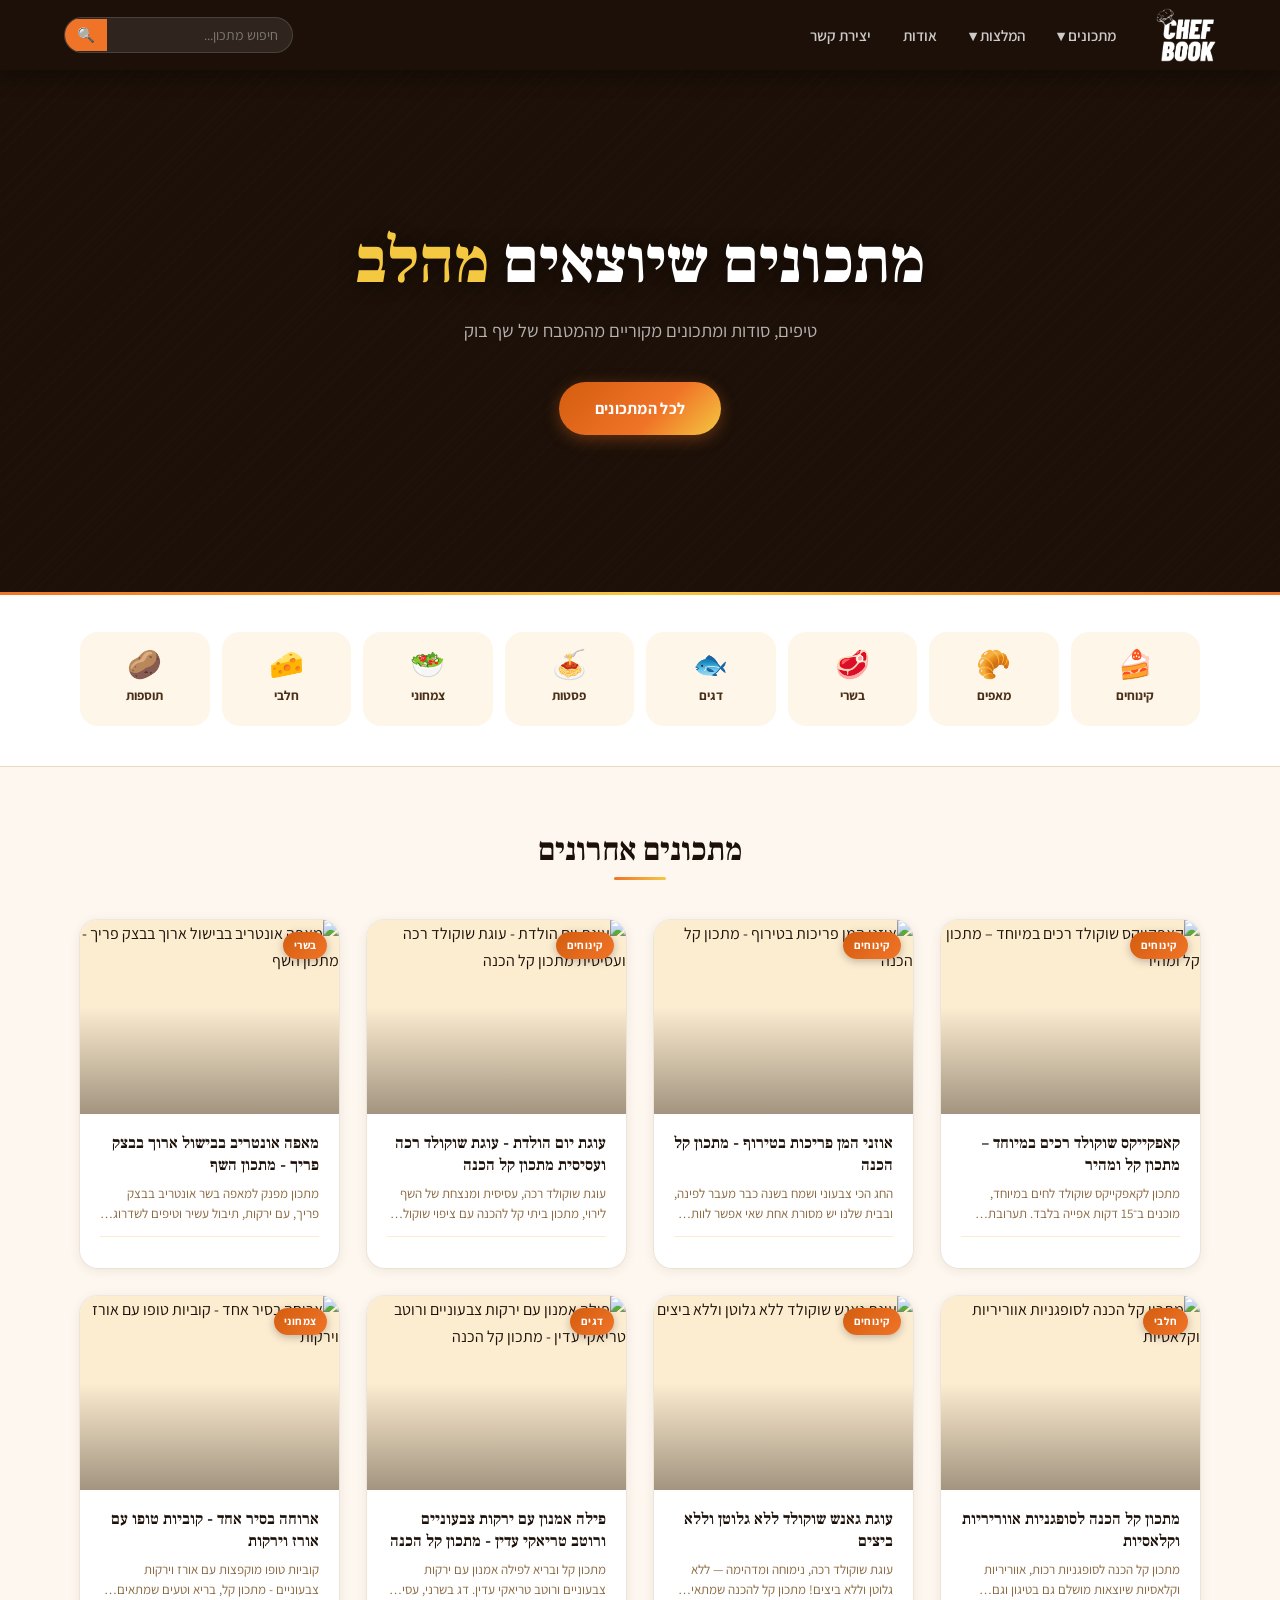
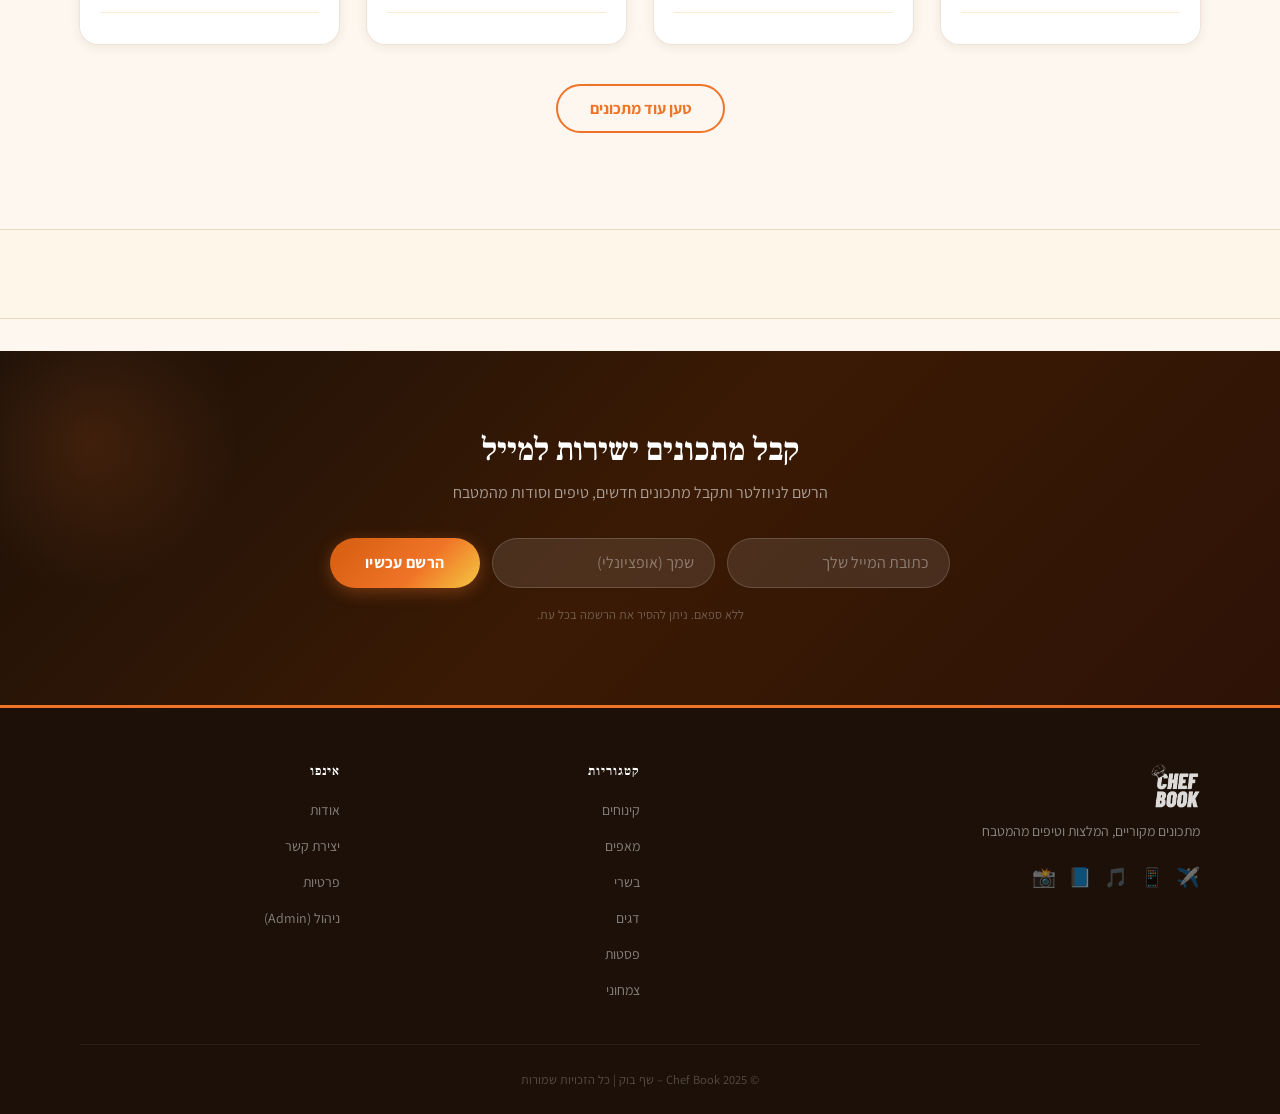
==== commit 646b8089: "Add files via upload" ====
--- a/index.html
+++ b/index.html
@@ -69,13 +69,27 @@
   </div>
 </header>
 
-<!-- HERO -->
+<!-- HERO SLIDESHOW -->
 <section class="hero">
-  <div class="hero-bg"></div>
+  <div class="hero-slides" id="heroSlides">
+    <div class="hero-slide active" style="background-image:url('https://images.unsplash.com/photo-1504674900247-0877df9cc836?w=1400&q=80')"></div>
+    <div class="hero-slide" style="background-image:url('https://images.unsplash.com/photo-1555939594-58d7cb561ad1?w=1400&q=80')"></div>
+    <div class="hero-slide" style="background-image:url('https://images.unsplash.com/photo-1565299624946-b28f40a0ae38?w=1400&q=80')"></div>
+    <div class="hero-slide" style="background-image:url('https://images.unsplash.com/photo-1567620905732-2d1ec7ab7445?w=1400&q=80')"></div>
+    <div class="hero-slide" style="background-image:url('https://images.unsplash.com/photo-1476224203421-9ac39bcb3327?w=1400&q=80')"></div>
+  </div>
+  <div class="hero-overlay"></div>
   <div class="hero-content">
     <h1>מתכונים שיוצאים <em>מהלב</em></h1>
     <p>טיפים, סודות ומתכונים מקוריים מהמטבח של שף בוק</p>
     <a href="category.html?cat=recipes" class="btn-primary">לכל המתכונים</a>
+  </div>
+  <div class="hero-dots" id="heroDots">
+    <span class="hero-dot active" onclick="goToSlide(0)"></span>
+    <span class="hero-dot" onclick="goToSlide(1)"></span>
+    <span class="hero-dot" onclick="goToSlide(2)"></span>
+    <span class="hero-dot" onclick="goToSlide(3)"></span>
+    <span class="hero-dot" onclick="goToSlide(4)"></span>
   </div>
 </section>
 
@@ -200,6 +214,27 @@
   </div>
 </footer>
 
+
+<script>
+// Hero slideshow
+let currentSlide = 0;
+const slides = document.querySelectorAll('.hero-slide');
+const dots = document.querySelectorAll('.hero-dot');
+
+function goToSlide(n) {
+  slides[currentSlide].classList.remove('active');
+  dots[currentSlide].classList.remove('active');
+  currentSlide = n;
+  slides[currentSlide].classList.add('active');
+  dots[currentSlide].classList.add('active');
+}
+
+function nextSlide() {
+  goToSlide((currentSlide + 1) % slides.length);
+}
+
+setInterval(nextSlide, 3000);
+</script>
 <script src="js/data.js"></script>
 <script src="js/main.js"></script>
 </body>
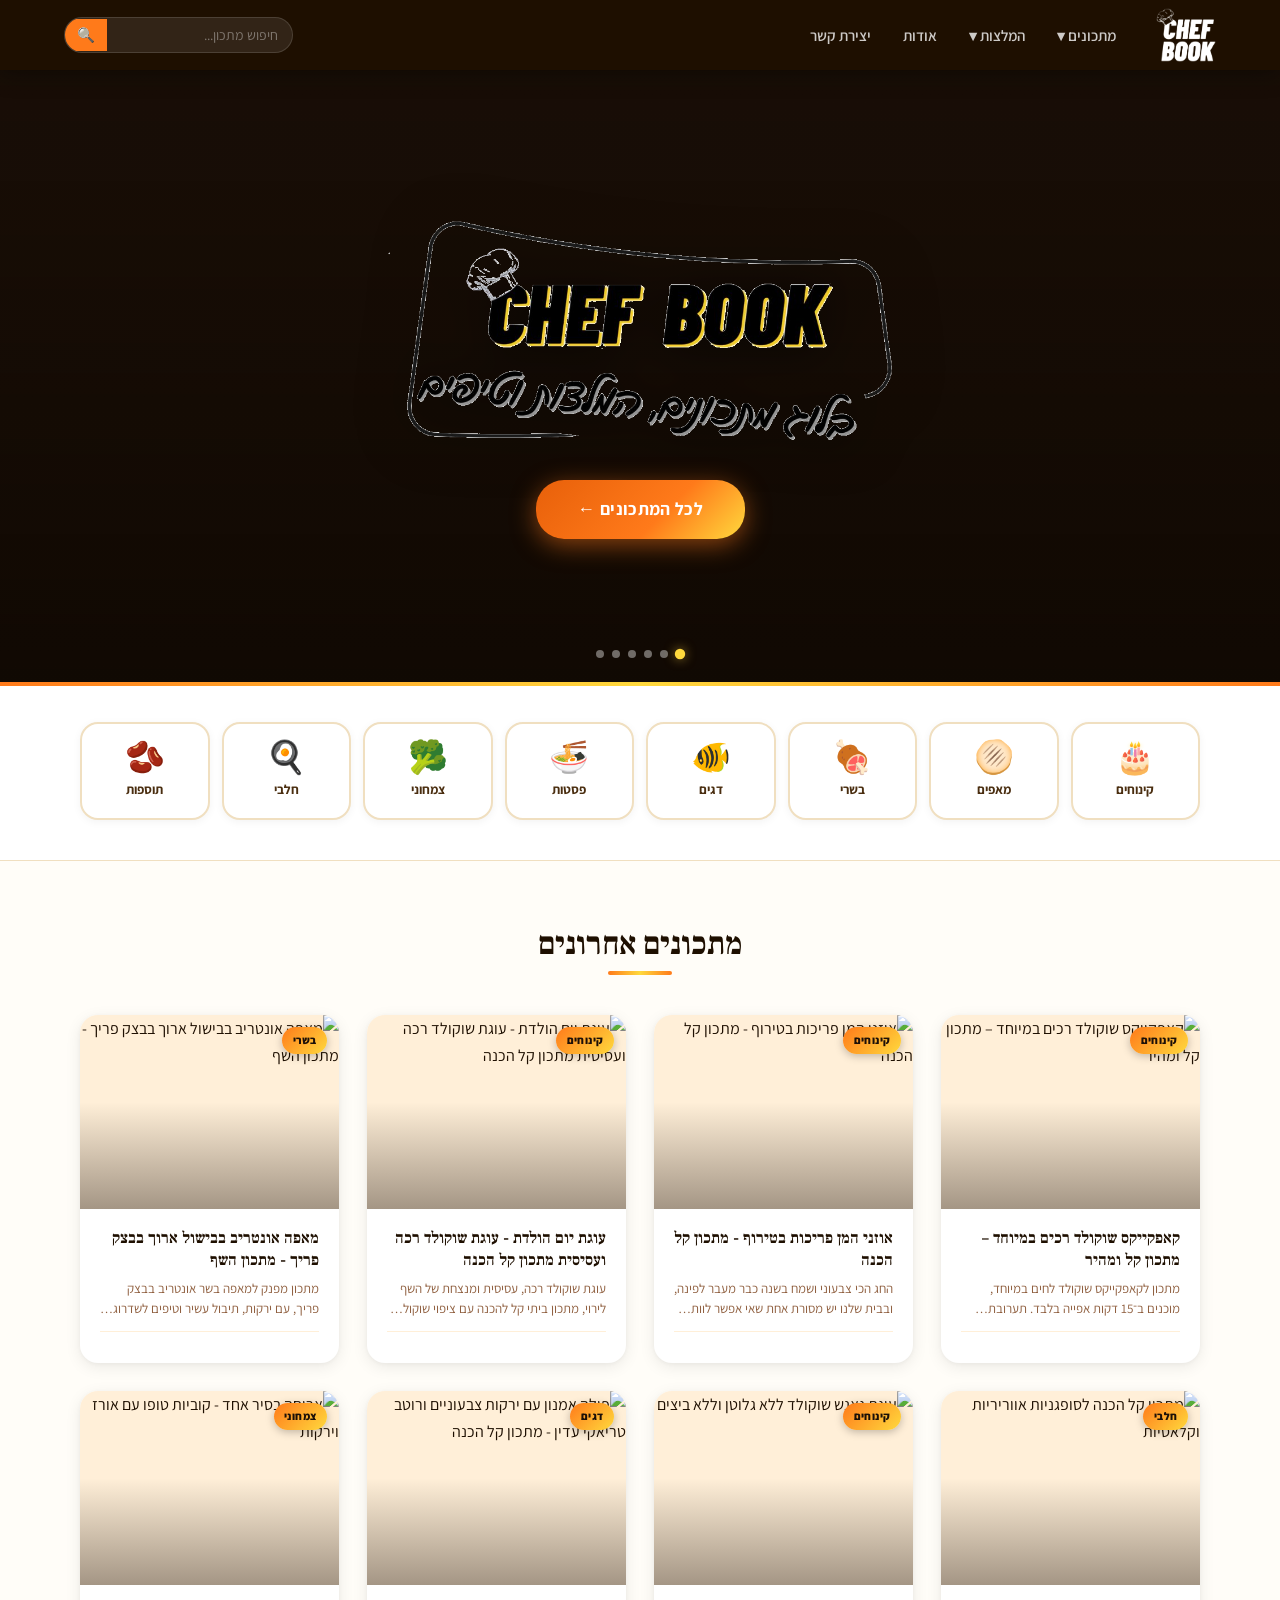
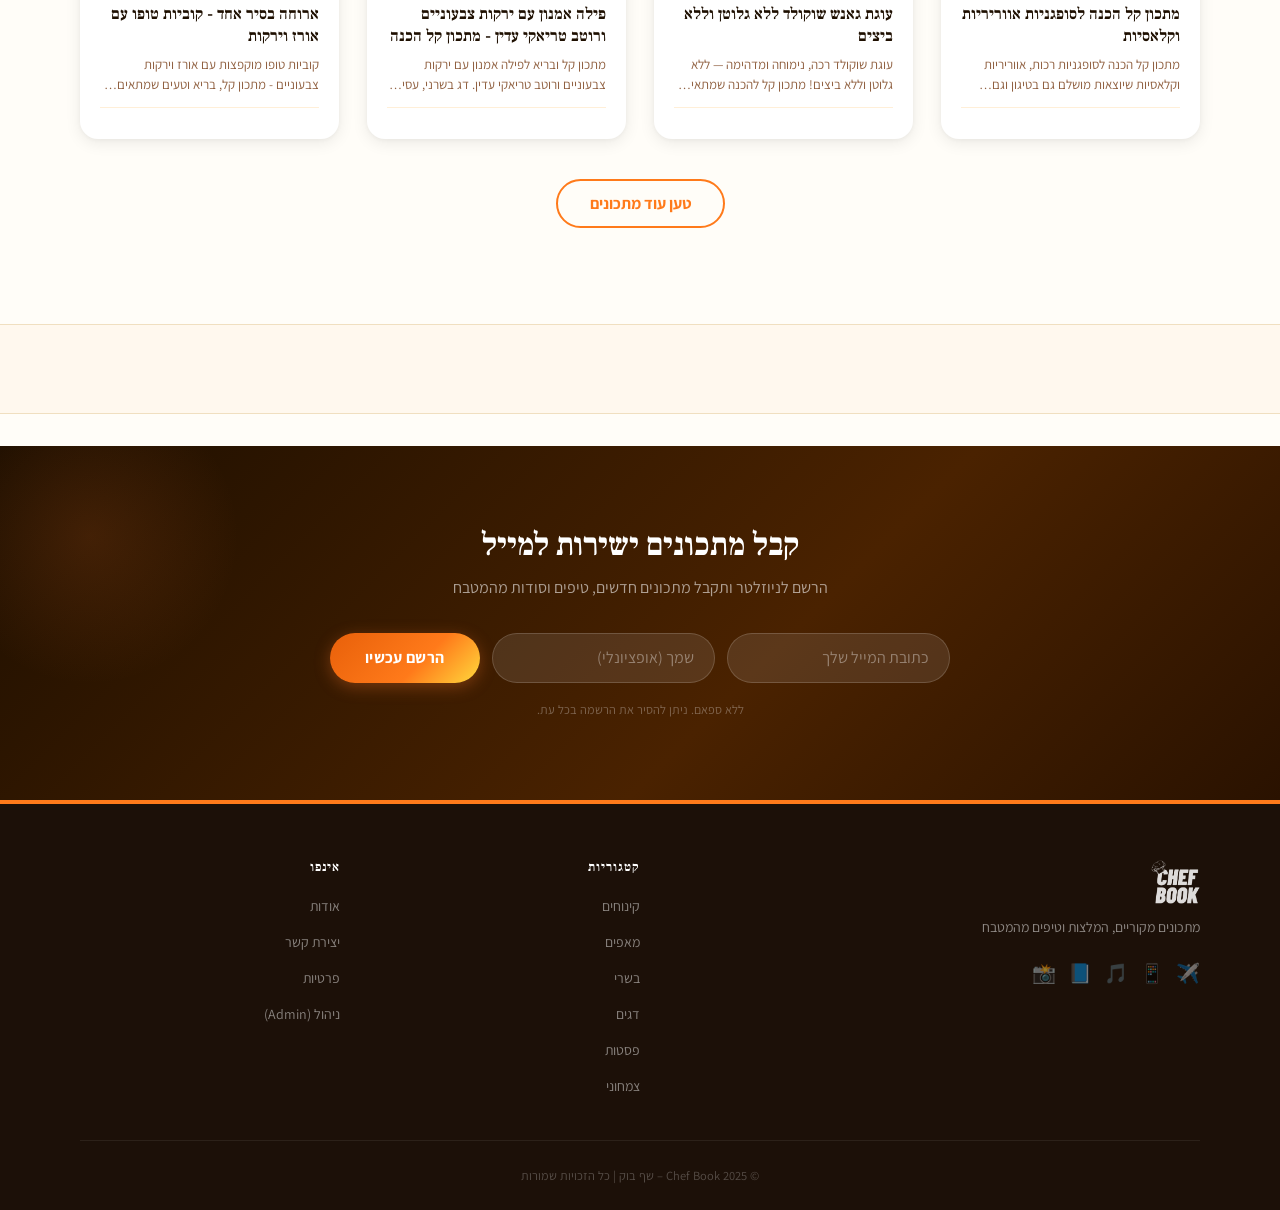
==== commit 87d3d96d: "Add files via upload" ====
--- a/index.html
+++ b/index.html
@@ -72,24 +72,29 @@
 <!-- HERO SLIDESHOW -->
 <section class="hero">
   <div class="hero-slides" id="heroSlides">
-    <div class="hero-slide active" style="background-image:url('https://images.unsplash.com/photo-1504674900247-0877df9cc836?w=1400&q=80')"></div>
-    <div class="hero-slide" style="background-image:url('https://images.unsplash.com/photo-1555939594-58d7cb561ad1?w=1400&q=80')"></div>
-    <div class="hero-slide" style="background-image:url('https://images.unsplash.com/photo-1565299624946-b28f40a0ae38?w=1400&q=80')"></div>
-    <div class="hero-slide" style="background-image:url('https://images.unsplash.com/photo-1567620905732-2d1ec7ab7445?w=1400&q=80')"></div>
-    <div class="hero-slide" style="background-image:url('https://images.unsplash.com/photo-1476224203421-9ac39bcb3327?w=1400&q=80')"></div>
+    <!-- Colorful, bright, cheerful food photos -->
+    <div class="hero-slide active" style="background-image:url('https://images.unsplash.com/photo-1512621776951-a57141f2eefd?w=1400&q=85')"></div>
+    <div class="hero-slide" style="background-image:url('https://images.unsplash.com/photo-1540189549336-e6e99c3679fe?w=1400&q=85')"></div>
+    <div class="hero-slide" style="background-image:url('https://images.unsplash.com/photo-1565958011703-44f9829ba187?w=1400&q=85')"></div>
+    <div class="hero-slide" style="background-image:url('https://images.unsplash.com/photo-1567620905732-2d1ec7ab7445?w=1400&q=85')"></div>
+    <div class="hero-slide" style="background-image:url('https://images.unsplash.com/photo-1473093295043-cdd812d0e601?w=1400&q=85')"></div>
+    <div class="hero-slide" style="background-image:url('https://images.unsplash.com/photo-1482049016688-2d3e1b311543?w=1400&q=85')"></div>
   </div>
   <div class="hero-overlay"></div>
-  <div class="hero-content">
-    <h1>מתכונים שיוצאים <em>מהלב</em></h1>
-    <p>טיפים, סודות ומתכונים מקוריים מהמטבח של שף בוק</p>
-    <a href="category.html?cat=recipes" class="btn-primary">לכל המתכונים</a>
-  </div>
+
+  <!-- Logo centered in foreground -->
+  <div class="hero-logo-wrap">
+    <img src="images/logo-hero.png" alt="Chef Book – בלוג מתכונים, המלצות וטיפים" class="hero-logo-img">
+    <a href="category.html?cat=recipes" class="btn-primary hero-cta">לכל המתכונים &larr;</a>
+  </div>
+
   <div class="hero-dots" id="heroDots">
     <span class="hero-dot active" onclick="goToSlide(0)"></span>
     <span class="hero-dot" onclick="goToSlide(1)"></span>
     <span class="hero-dot" onclick="goToSlide(2)"></span>
     <span class="hero-dot" onclick="goToSlide(3)"></span>
     <span class="hero-dot" onclick="goToSlide(4)"></span>
+    <span class="hero-dot" onclick="goToSlide(5)"></span>
   </div>
 </section>
 
@@ -101,35 +106,35 @@
   <div class="container">
     <div class="cat-grid">
       <a href="category.html?cat=kinuchim" class="cat-card">
-        <span class="cat-emoji">🍰</span>
+        <span class="cat-emoji">🎂</span>
         <span>קינוחים</span>
       </a>
       <a href="category.html?cat=maafim" class="cat-card">
-        <span class="cat-emoji">🥐</span>
+        <span class="cat-emoji">🫓</span>
         <span>מאפים</span>
       </a>
       <a href="category.html?cat=basari" class="cat-card">
-        <span class="cat-emoji">🥩</span>
+        <span class="cat-emoji">🍖</span>
         <span>בשרי</span>
       </a>
       <a href="category.html?cat=dagim" class="cat-card">
-        <span class="cat-emoji">🐟</span>
+        <span class="cat-emoji">🐠</span>
         <span>דגים</span>
       </a>
       <a href="category.html?cat=pastot" class="cat-card">
-        <span class="cat-emoji">🍝</span>
+        <span class="cat-emoji">🍜</span>
         <span>פסטות</span>
       </a>
       <a href="category.html?cat=tzimchoni" class="cat-card">
-        <span class="cat-emoji">🥗</span>
+        <span class="cat-emoji">🥦</span>
         <span>צמחוני</span>
       </a>
       <a href="category.html?cat=chalavi" class="cat-card">
-        <span class="cat-emoji">🧀</span>
+        <span class="cat-emoji">🍳</span>
         <span>חלבי</span>
       </a>
       <a href="category.html?cat=tosafot" class="cat-card">
-        <span class="cat-emoji">🥔</span>
+        <span class="cat-emoji">🫘</span>
         <span>תוספות</span>
       </a>
     </div>
@@ -222,18 +227,16 @@
 const dots = document.querySelectorAll('.hero-dot');
 
 function goToSlide(n) {
+  if (!slides.length) return;
   slides[currentSlide].classList.remove('active');
-  dots[currentSlide].classList.remove('active');
-  currentSlide = n;
+  if (dots[currentSlide]) dots[currentSlide].classList.remove('active');
+  currentSlide = (n + slides.length) % slides.length;
   slides[currentSlide].classList.add('active');
-  dots[currentSlide].classList.add('active');
+  if (dots[currentSlide]) dots[currentSlide].classList.add('active');
 }
 
-function nextSlide() {
-  goToSlide((currentSlide + 1) % slides.length);
-}
-
-setInterval(nextSlide, 3000);
+function nextSlide() { goToSlide(currentSlide + 1); }
+setInterval(nextSlide, 3500);
 </script>
 <script src="js/data.js"></script>
 <script src="js/main.js"></script>
--- a/css/style.css
+++ b/css/style.css
@@ -5,24 +5,25 @@
 
 :root {
   --black:        #1c1008;
-  --brown-dark:   #2d1a06;
-  --brown:        #5c3d1e;
-  --orange:       #f07427;
-  --orange-dark:  #d45d10;
-  --orange-light: #ffecd6;
-  --yellow:       #f5c842;
-  --red:          #e03e1a;
+  --brown-dark:   #3d2008;
+  --brown:        #6b4520;
+  --orange:       #ff7a1a;
+  --orange-dark:  #e8600a;
+  --orange-light: #fff0e0;
+  --yellow:       #ffd93d;
+  --red:          #ff4757;
+  --green:        #2ed573;
   --white:        #ffffff;
-  --cream:        #fdf7ef;
-  --warm-50:      #fffcf7;
-  --warm-100:     #fef6e8;
-  --warm-200:     #fcecd0;
-  --warm-300:     #f8d9a8;
-  --text-dark:    #1c1008;
-  --text-mid:     #4a3018;
-  --text-light:   #8a6840;
-  --border:       #ead9c0;
-  --header-bg:    #1c1008;
+  --cream:        #fffdf8;
+  --warm-50:      #ffffff;
+  --warm-100:     #fff8ee;
+  --warm-200:     #ffefd8;
+  --warm-300:     #ffd9a8;
+  --text-dark:    #1e0f00;
+  --text-mid:     #4a2e10;
+  --text-light:   #906040;
+  --border:       #f0dfc0;
+  --header-bg:    #1e0f00;
   --font-display: 'Frank Ruhl Libre', serif;
   --font-body:    'Assistant', sans-serif;
   --radius-sm:    6px;
@@ -307,50 +308,126 @@
 }
 
 /* ===========================
-   HERO — Magazine Style
+   HERO — Slideshow
    =========================== */
 .hero {
   position: relative;
-  min-height: 58vh;
+  min-height: 68vh;
   display: flex;
   align-items: center;
   justify-content: center;
   overflow: hidden;
   background: var(--black);
 }
-.hero-bg {
+
+/* Slides */
+.hero-slides { position: absolute; inset: 0; z-index: 0; }
+.hero-slide {
   position: absolute; inset: 0;
-  background:
-    radial-gradient(ellipse at 25% 60%, rgba(240,116,39,0.38) 0%, transparent 55%),
-    radial-gradient(ellipse at 75% 30%, rgba(224,62,26,0.18) 0%, transparent 50%),
-    radial-gradient(ellipse at 50% 100%, rgba(245,200,66,0.12) 0%, transparent 40%);
-  z-index: 1;
-}
-.hero::before {
-  content: '';
-  position: absolute; inset: 0;
-  background-image: repeating-linear-gradient(
-    -45deg, transparent, transparent 8px,
-    rgba(255,255,255,0.01) 8px, rgba(255,255,255,0.01) 9px
+  background-size: cover;
+  background-position: center;
+  opacity: 0;
+  transition: opacity 1.2s ease;
+  transform: scale(1.04);
+  animation: none;
+}
+.hero-slide.active {
+  opacity: 1;
+  animation: zoomSlow 8s ease forwards;
+}
+@keyframes zoomSlow {
+  from { transform: scale(1.04); }
+  to   { transform: scale(1.12); }
+}
+
+/* Lighter overlay — photos pop through */
+.hero-overlay {
+  position: absolute; inset: 0; z-index: 1;
+  background: linear-gradient(
+    to bottom,
+    rgba(10,5,0,0.18) 0%,
+    rgba(10,5,0,0.38) 50%,
+    rgba(10,5,0,0.62) 100%
   );
-  z-index: 1;
-}
+}
+
+/* Hero logo centered */
+.hero-logo-wrap {
+  position: relative;
+  z-index: 3;
+  display: flex;
+  flex-direction: column;
+  align-items: center;
+  gap: 2rem;
+  padding: 3rem 1.5rem;
+}
+.hero-logo-img {
+  width: min(520px, 85vw);
+  height: auto;
+  filter: drop-shadow(0 4px 24px rgba(0,0,0,0.55));
+  animation: logoPop 0.7s ease both;
+}
+@keyframes logoPop {
+  from { transform: scale(0.88); opacity: 0; }
+  to   { transform: scale(1);    opacity: 1; }
+}
+.hero-cta {
+  font-size: 1.1rem;
+  padding: 0.9rem 2.6rem;
+  box-shadow: 0 6px 24px rgba(255,122,26,0.5);
+  animation: logoPop 0.7s 0.2s ease both;
+}
+
+/* Content */
 .hero-content {
   position: relative; z-index: 2;
   text-align: center;
-  padding: 4rem 1.5rem;
-  max-width: 720px;
+  padding: 5rem 1.5rem 4rem;
+  max-width: 760px;
 }
 .hero-content h1 {
   color: var(--white);
-  font-size: clamp(2.2rem, 6vw, 4rem);
+  font-size: clamp(2.4rem, 6vw, 4.2rem);
   font-weight: 900;
-  line-height: 1.1;
+  line-height: 1.08;
   margin-bottom: 1.1rem;
-  text-shadow: 0 2px 20px rgba(0,0,0,0.4);
-}
-.hero-content h1 em { color: var(--yellow); font-style: normal; }
-.hero-content p { color: rgba(255,255,255,0.68); font-size: 1.15rem; margin-bottom: 2.2rem; }
+  text-shadow: 0 3px 24px rgba(0,0,0,0.5);
+  letter-spacing: -0.01em;
+}
+.hero-content h1 em {
+  color: var(--yellow);
+  font-style: normal;
+  position: relative;
+}
+.hero-content p {
+  color: rgba(255,255,255,0.76);
+  font-size: 1.18rem;
+  margin-bottom: 2.4rem;
+  text-shadow: 0 1px 8px rgba(0,0,0,0.4);
+}
+
+/* Dots */
+.hero-dots {
+  position: absolute;
+  bottom: 1.5rem; left: 50%;
+  transform: translateX(-50%);
+  display: flex; gap: 0.5rem;
+  z-index: 3;
+}
+.hero-dot {
+  width: 8px; height: 8px;
+  border-radius: 50%;
+  background: rgba(255,255,255,0.4);
+  cursor: pointer;
+  transition: all var(--transition);
+  border: none;
+}
+.hero-dot.active {
+  background: var(--yellow);
+  transform: scale(1.3);
+  box-shadow: 0 0 8px rgba(245,200,66,0.6);
+}
+.hero-dot:hover { background: rgba(255,255,255,0.7); }
 
 /* ===========================
    AD SLOTS
@@ -931,3 +1008,98 @@
   .site-logo-img { height: 42px; max-width: 155px; }
   .ig-embed-container iframe, .tiktok-embed-container iframe { max-width: 100% !important; }
 }
+
+
+/* hero-content hidden when logo-wrap is used */
+.hero-logo-wrap ~ .hero-content { display: none; }
+
+/* ===========================
+   SHARE BUTTONS
+   =========================== */
+.recipe-share-bar {
+  display: flex;
+  align-items: center;
+  gap: 0.6rem;
+  margin-top: 1.5rem;
+  flex-wrap: wrap;
+}
+.share-label {
+  font-size: 0.82rem;
+  color: rgba(255,255,255,0.55);
+  font-weight: 600;
+  letter-spacing: 0.04em;
+}
+.share-btn {
+  display: inline-flex;
+  align-items: center;
+  gap: 0.4rem;
+  border: none;
+  border-radius: var(--radius-xl);
+  padding: 0.45rem 1rem;
+  font-family: var(--font-body);
+  font-size: 0.8rem;
+  font-weight: 700;
+  cursor: pointer;
+  transition: all var(--transition);
+  color: var(--white);
+}
+.share-btn svg { width: 15px; height: 15px; flex-shrink: 0; }
+.share-wa   { background: #25D366; }
+.share-wa:hover { background: #1fba57; transform: translateY(-2px); box-shadow: 0 4px 14px rgba(37,211,102,0.4); }
+.share-fb   { background: #1877F2; }
+.share-fb:hover { background: #1464d0; transform: translateY(-2px); box-shadow: 0 4px 14px rgba(24,119,242,0.4); }
+.share-copy { background: rgba(255,255,255,0.15); border: 1px solid rgba(255,255,255,0.25); }
+.share-copy:hover { background: rgba(255,255,255,0.25); transform: translateY(-2px); }
+
+/* ===========================
+   BRIGHTER CAT CARDS
+   =========================== */
+.cat-card {
+  background: var(--white) !important;
+  border: 2px solid var(--border) !important;
+  box-shadow: 0 2px 8px rgba(0,0,0,0.05);
+}
+.cat-card:hover {
+  border-color: var(--orange) !important;
+  background: var(--orange-light) !important;
+  box-shadow: 0 8px 24px rgba(255,122,26,0.2) !important;
+}
+.cat-emoji { font-size: 2rem !important; }
+
+/* ===========================
+   BRIGHTER RECIPE CARDS
+   =========================== */
+.recipe-card {
+  border-radius: var(--radius-lg) !important;
+  border: none !important;
+  box-shadow: 0 4px 16px rgba(0,0,0,0.08), 0 1px 4px rgba(0,0,0,0.04) !important;
+}
+.recipe-card:hover {
+  box-shadow: 0 12px 40px rgba(255,122,26,0.2), 0 4px 12px rgba(0,0,0,0.08) !important;
+}
+.recipe-card__cat {
+  background: linear-gradient(135deg, #ff7a1a, #ffd93d) !important;
+  color: var(--black) !important;
+  font-weight: 800 !important;
+}
+
+/* Brighter section title underline */
+.section-title::after {
+  background: linear-gradient(90deg, #ff7a1a, #ffd93d, #ff7a1a) !important;
+  height: 4px !important;
+  width: 64px !important;
+}
+
+/* Footer brighter accent */
+.site-footer { border-top: 4px solid var(--orange) !important; }
+
+/* Brighter newsletter */
+.newsletter-section {
+  background: linear-gradient(135deg, #1e0f00 0%, #4a2200 60%, #2a1200 100%) !important;
+}
+
+/* Categories strip top line */
+.categories-strip::before {
+  background: linear-gradient(90deg, #ff7a1a, #ffd93d, #ff7a1a) !important;
+  height: 4px !important;
+}
